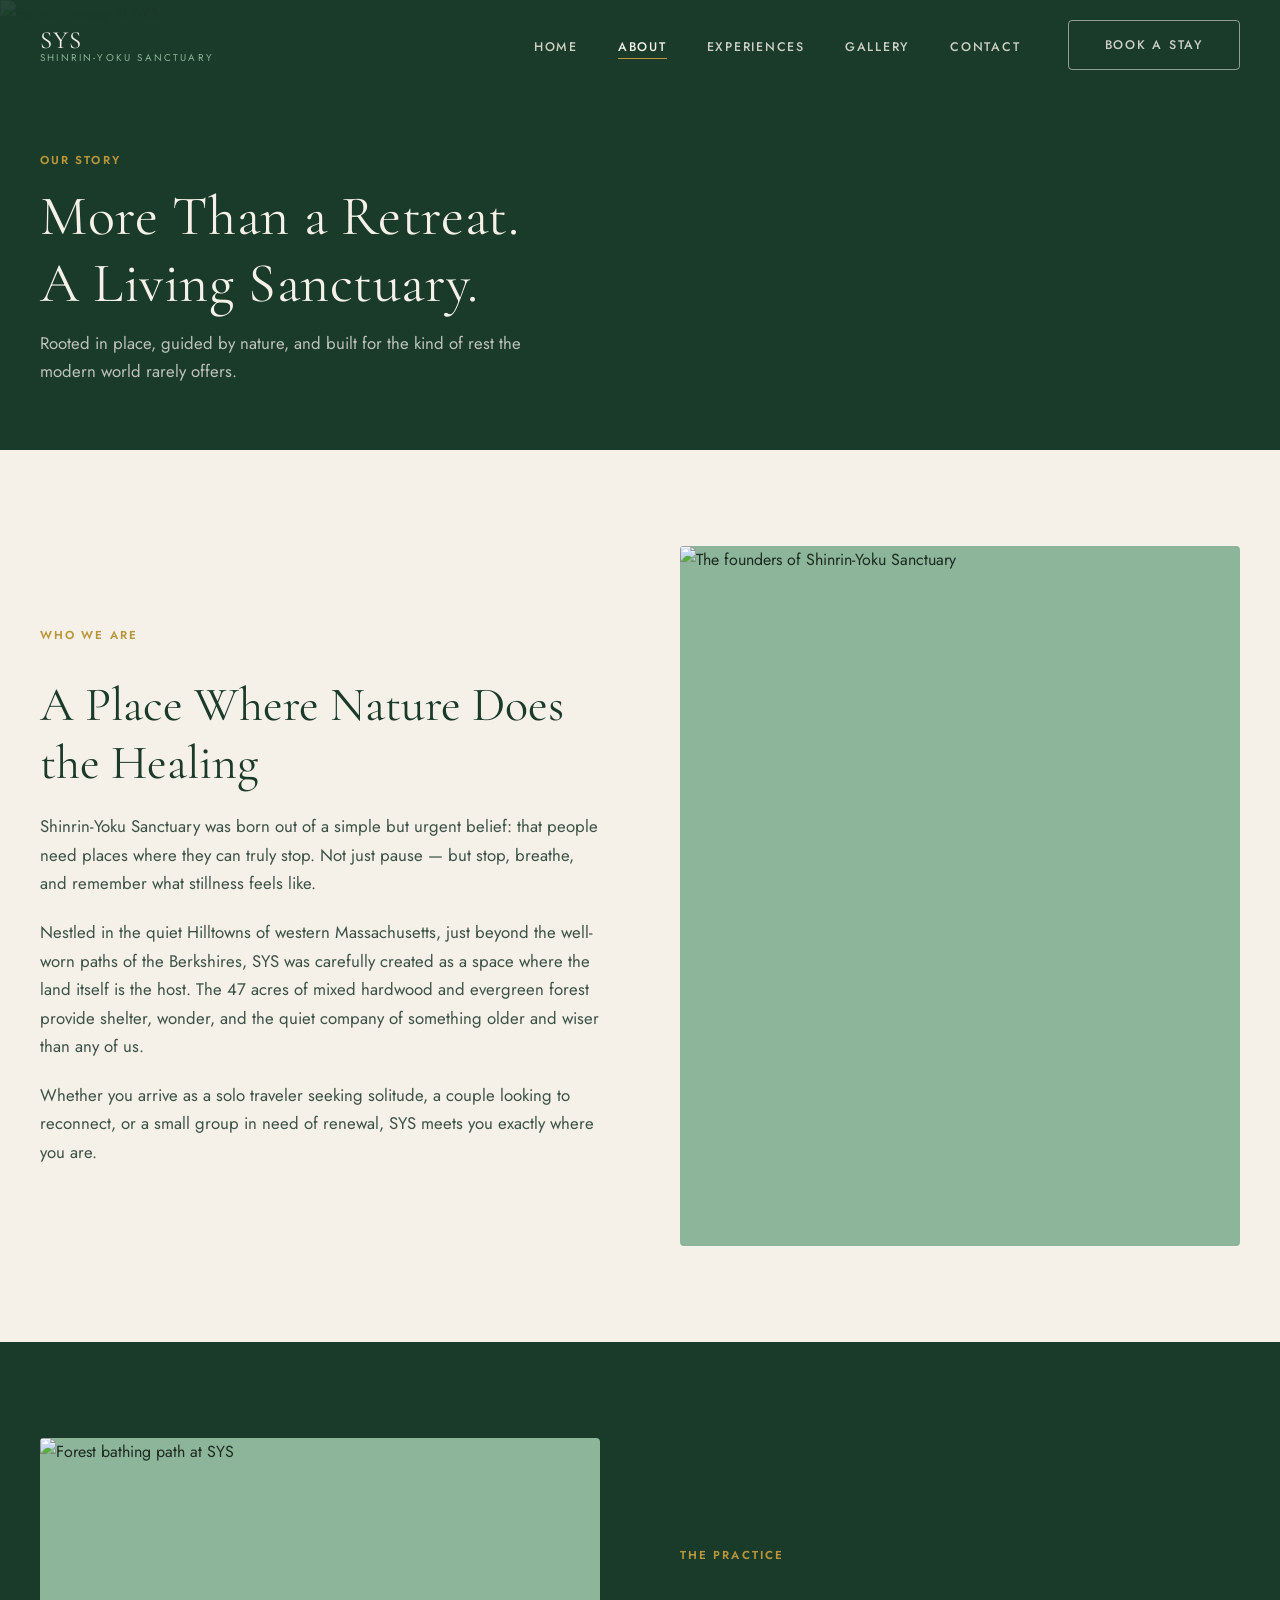
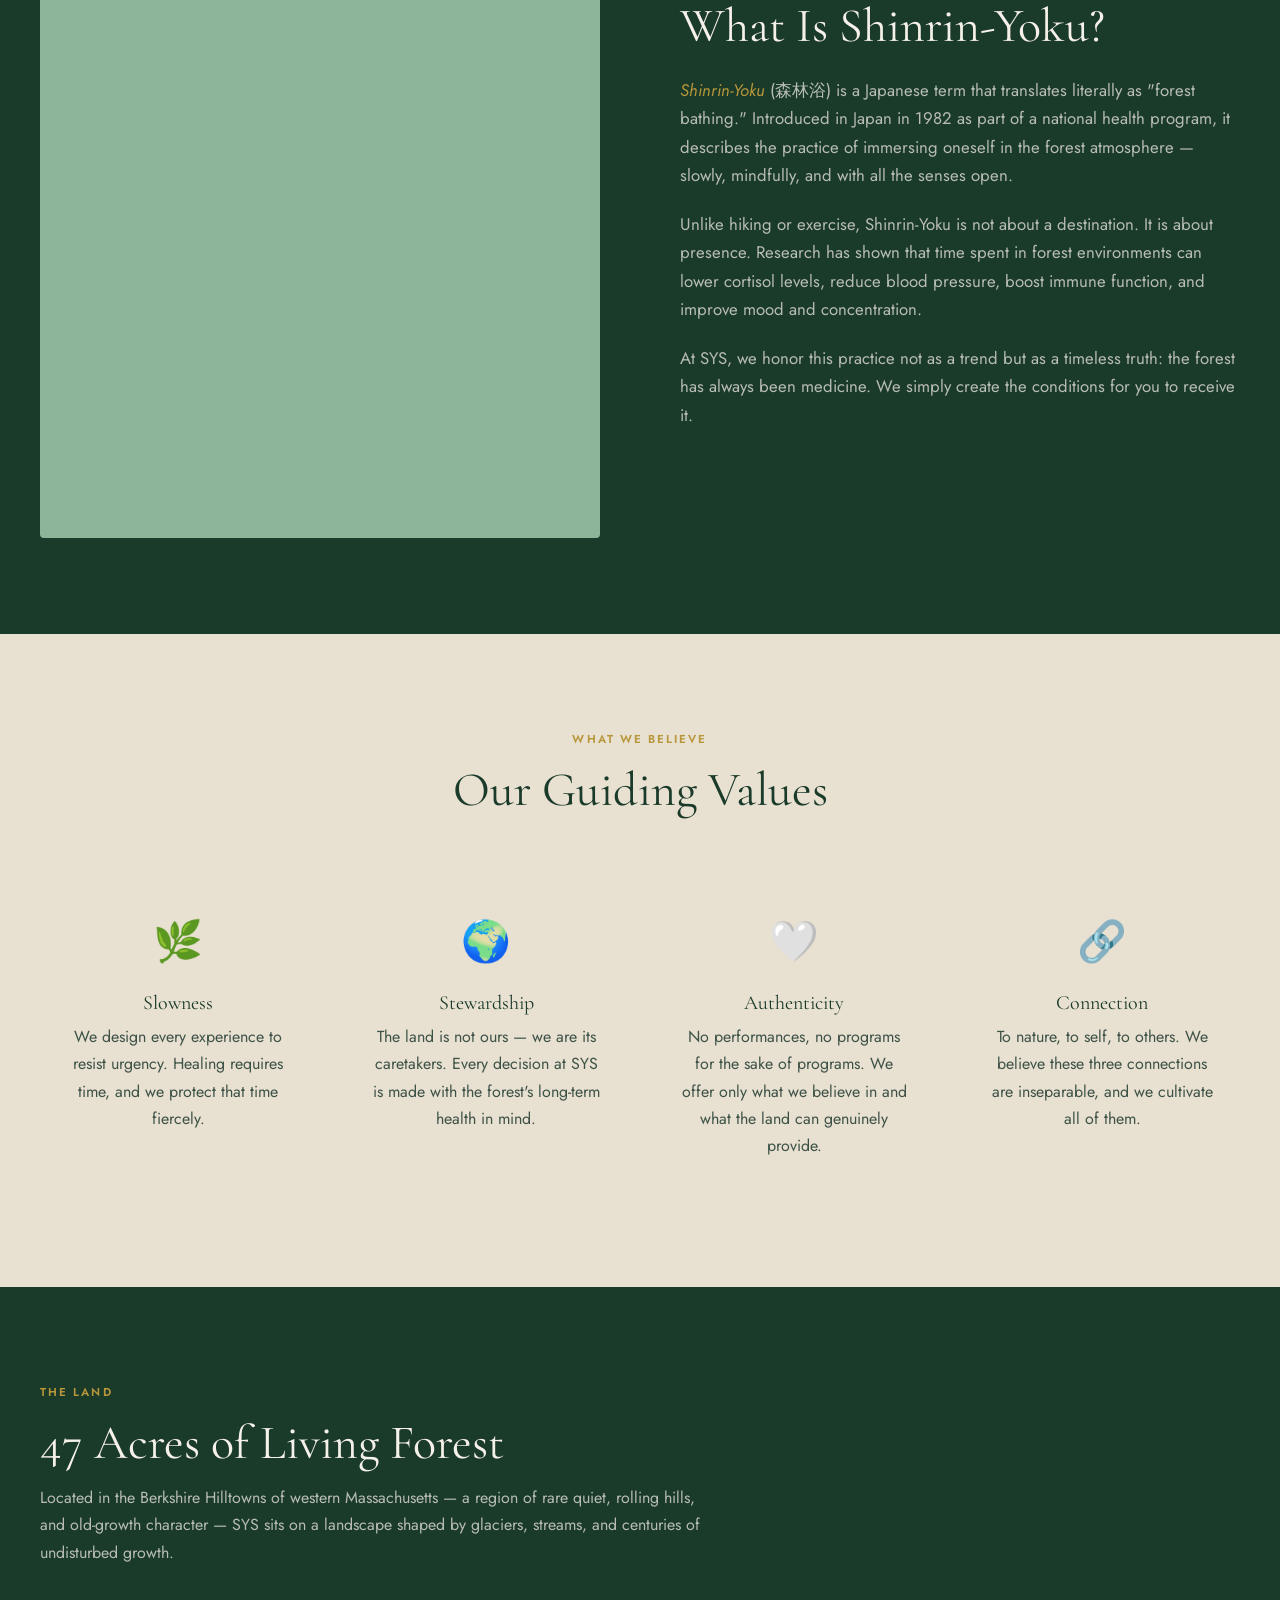
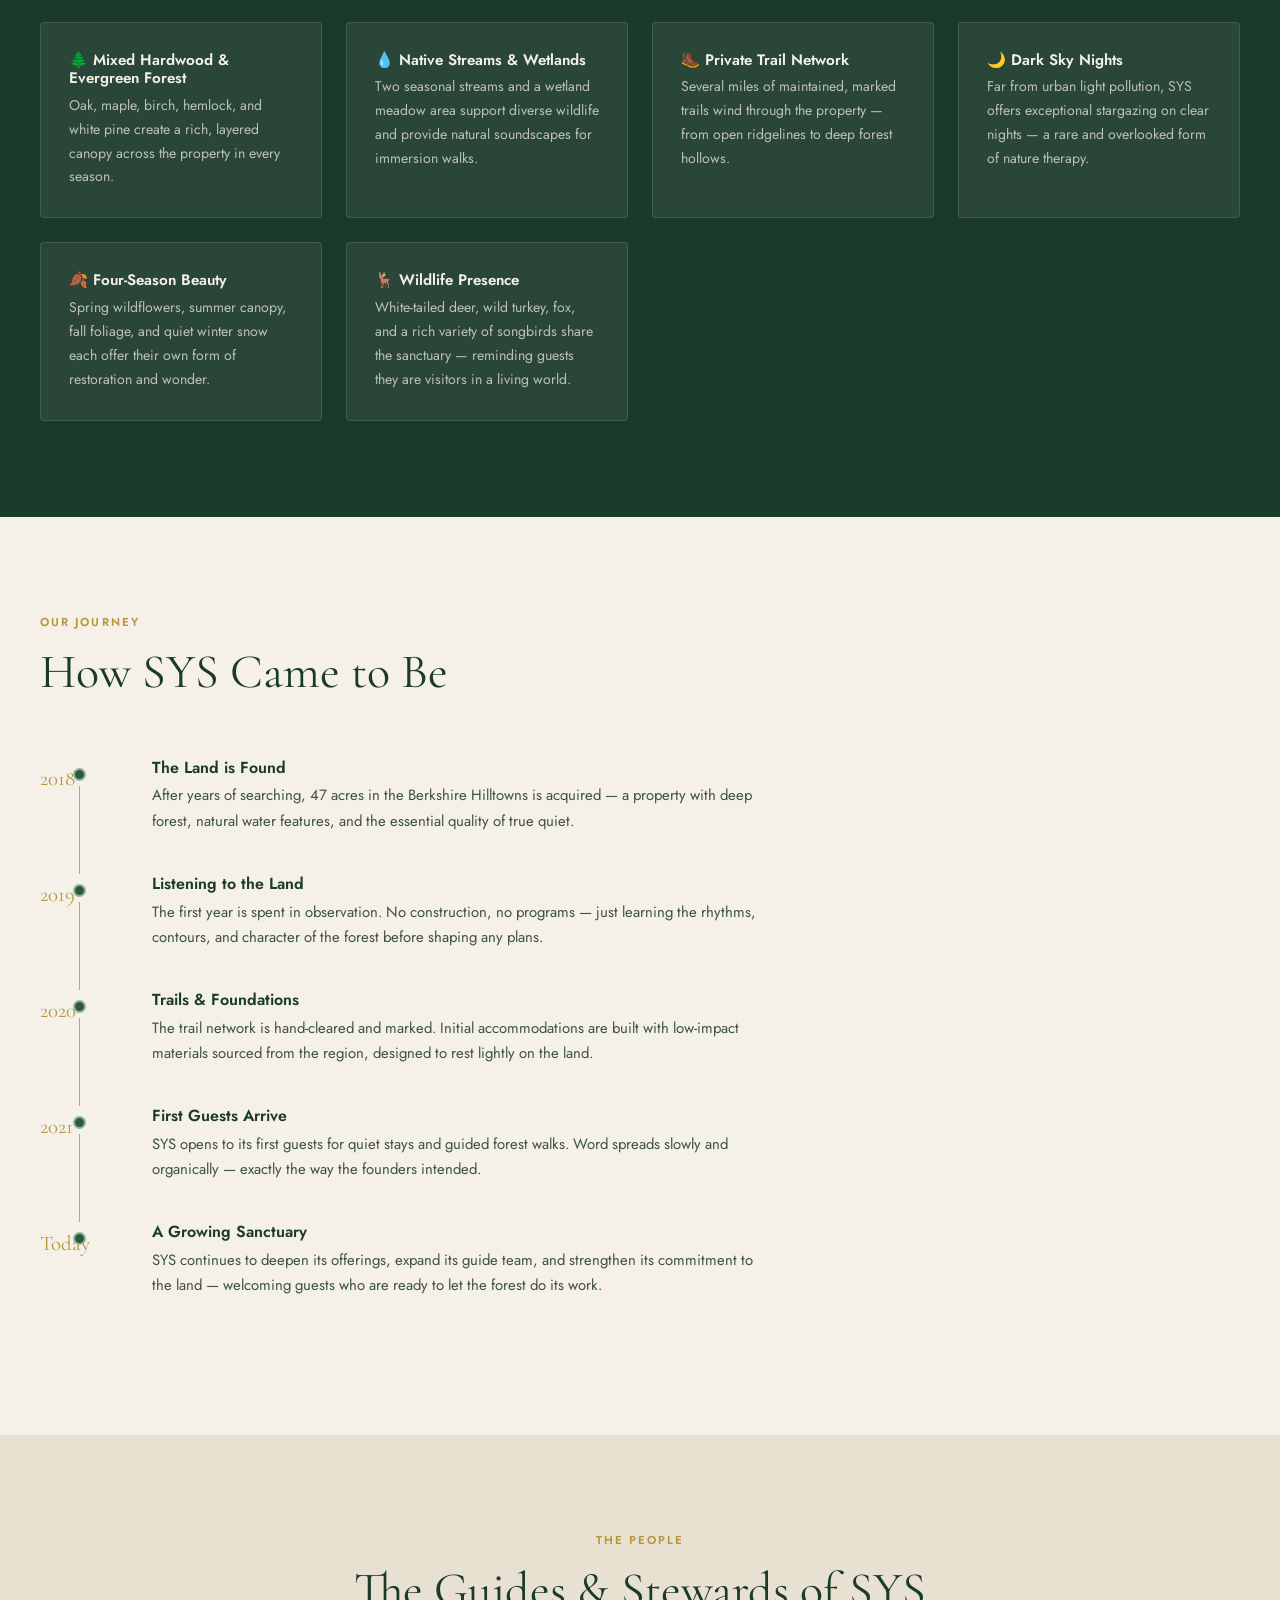
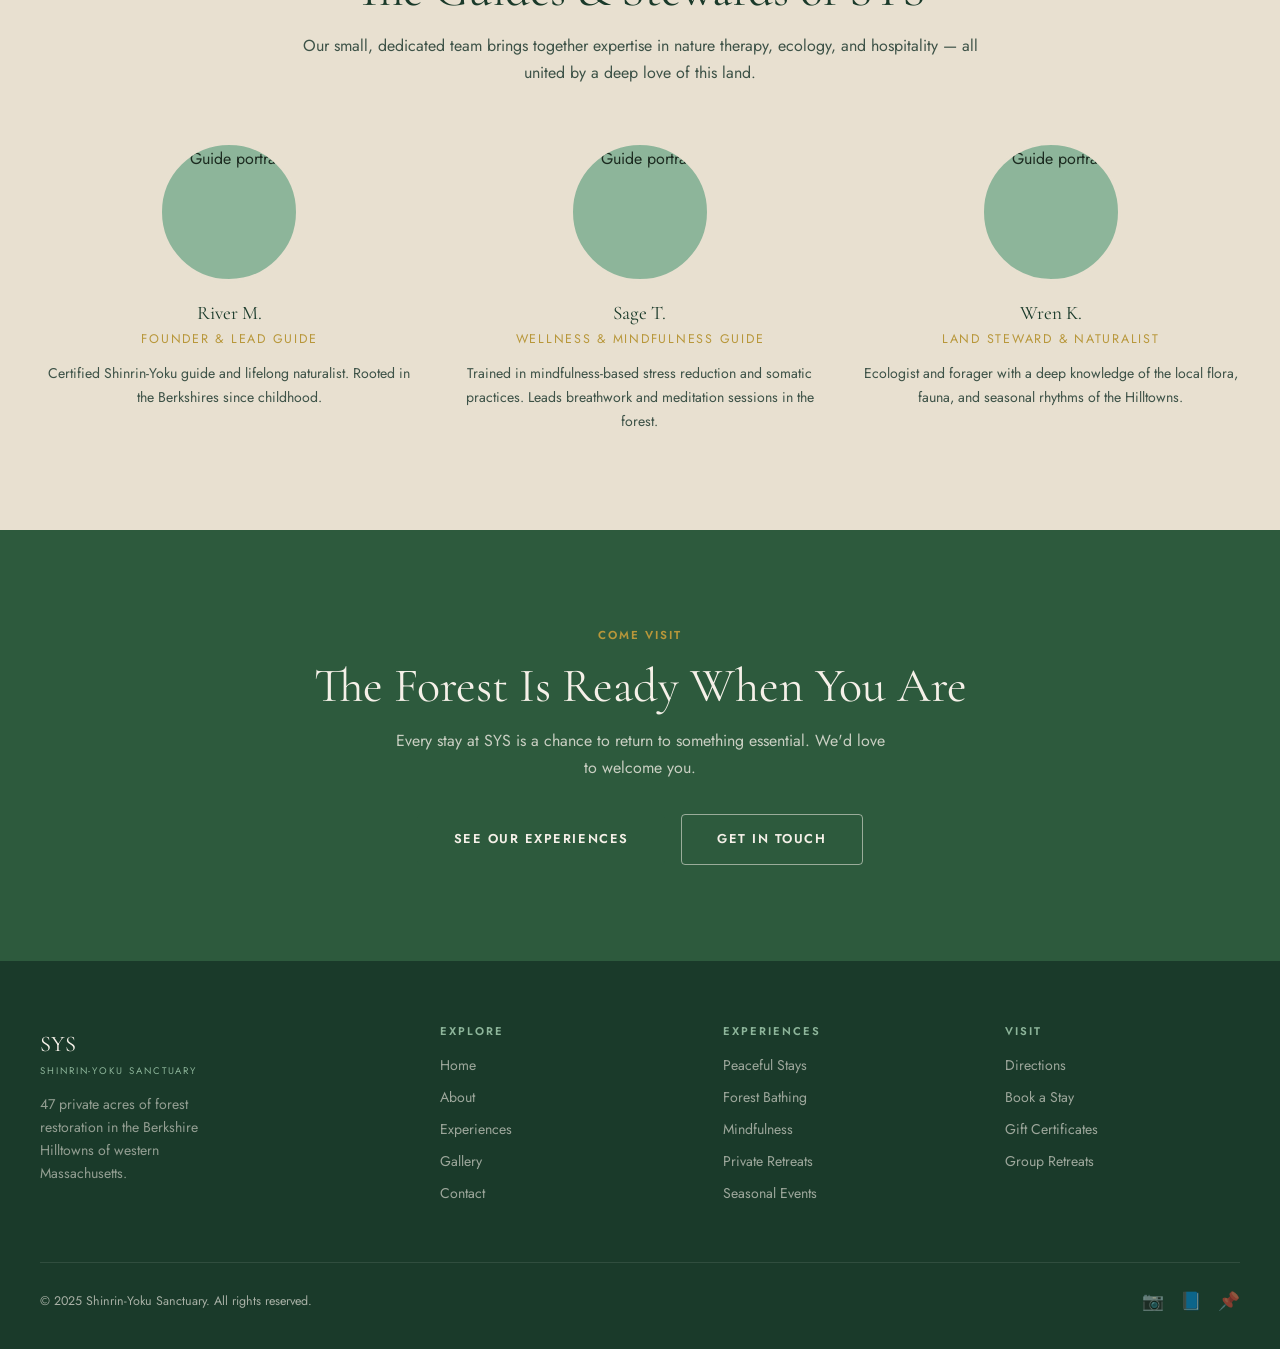
==== about.html @ 1805646a "Initial launch of SYS website 5-page static site for Shinrin-Yoku Sanctuary: Home, About, Experience" ====
<!DOCTYPE html>
<html lang="en">
<head>
  <meta charset="UTF-8">
  <meta name="viewport" content="width=device-width, initial-scale=1.0">
  <title>About — Shinrin-Yoku Sanctuary</title>
  <meta name="description" content="Learn the story behind SYS, a 47-acre private forest sanctuary in the Berkshire Hilltowns of western Massachusetts.">
  <link rel="preconnect" href="https://fonts.googleapis.com">
  <link rel="preconnect" href="https://fonts.gstatic.com" crossorigin>
  <link href="https://fonts.googleapis.com/css2?family=Cormorant+Garamond:ital,wght@0,300;0,400;0,500;1,300;1,400&family=Jost:wght@300;400;500;600&display=swap" rel="stylesheet">
  <link rel="stylesheet" href="css/style.css">
  <style>
    .values-grid { display: grid; grid-template-columns: repeat(auto-fit, minmax(220px, 1fr)); gap: 2rem; }
    .value-item { text-align: center; padding: 2rem 1.5rem; }
    .value-icon { font-size: 2.5rem; margin-bottom: 1rem; }
    .value-item h3 { font-size: 1.25rem; margin-bottom: 0.5rem; }

    .land-features { display: grid; grid-template-columns: repeat(auto-fit, minmax(260px, 1fr)); gap: 1.5rem; margin-top: 2.5rem; }
    .land-feature {
      background: rgba(245,240,232,0.07);
      border: 1px solid rgba(245,240,232,0.12);
      border-radius: var(--radius);
      padding: 1.75rem;
    }
    .land-feature h4 { font-family: var(--font-sans); color: var(--cream); font-size: 0.95rem; font-weight: 600; margin-bottom: 0.4rem; }
    .land-feature p { font-size: 0.88rem; }
  </style>
</head>
<body>

<!-- NAV -->
<nav class="nav scrolled" id="nav">
  <a href="index.html" class="nav-logo">
    <span class="logo-main">SYS</span>
    <span class="logo-sub">Shinrin-Yoku Sanctuary</span>
  </a>
  <ul class="nav-links">
    <li><a href="index.html">Home</a></li>
    <li><a href="about.html">About</a></li>
    <li><a href="services.html">Experiences</a></li>
    <li><a href="gallery.html">Gallery</a></li>
    <li><a href="contact.html">Contact</a></li>
    <li><a href="contact.html" class="btn btn-outline">Book a Stay</a></li>
  </ul>
  <button class="nav-hamburger" aria-label="Menu">
    <span></span><span></span><span></span>
  </button>
</nav>
<div class="nav-mobile">
  <a href="index.html">Home</a>
  <a href="about.html">About</a>
  <a href="services.html">Experiences</a>
  <a href="gallery.html">Gallery</a>
  <a href="contact.html">Contact</a>
  <a href="contact.html" class="btn btn-outline">Book a Stay</a>
</div>

<!-- PAGE HERO -->
<div class="page-hero">
  <div class="page-hero-bg">
    <img src="images/about-hero.jpg" alt="Forest canopy at SYS">
  </div>
  <div class="page-hero-overlay"></div>
  <div class="page-hero-content">
    <span class="section-label">Our Story</span>
    <h1>More Than a Retreat.<br>A Living Sanctuary.</h1>
    <p>Rooted in place, guided by nature, and built for the kind of rest the modern world rarely offers.</p>
  </div>
</div>

<!-- MISSION SECTION -->
<section class="section section-light">
  <div class="section-inner">
    <div class="split fade-in">
      <div class="split-text">
        <span class="section-label">Who We Are</span>
        <h2>A Place Where Nature Does the Healing</h2>
        <p>Shinrin-Yoku Sanctuary was born out of a simple but urgent belief: that people need places where they can truly stop. Not just pause — but stop, breathe, and remember what stillness feels like.</p>
        <p>Nestled in the quiet Hilltowns of western Massachusetts, just beyond the well-worn paths of the Berkshires, SYS was carefully created as a space where the land itself is the host. The 47 acres of mixed hardwood and evergreen forest provide shelter, wonder, and the quiet company of something older and wiser than any of us.</p>
        <p>Whether you arrive as a solo traveler seeking solitude, a couple looking to reconnect, or a small group in need of renewal, SYS meets you exactly where you are.</p>
      </div>
      <div class="split-img">
        <img src="images/about-founders.jpg" alt="The founders of Shinrin-Yoku Sanctuary">
      </div>
    </div>
  </div>
</section>

<!-- WHAT IS SHINRIN-YOKU -->
<section class="section section-dark">
  <div class="section-inner">
    <div class="split reverse fade-in">
      <div class="split-text">
        <span class="section-label">The Practice</span>
        <h2>What Is Shinrin-Yoku?</h2>
        <p><em style="color:var(--gold);">Shinrin-Yoku</em> (森林浴) is a Japanese term that translates literally as "forest bathing." Introduced in Japan in 1982 as part of a national health program, it describes the practice of immersing oneself in the forest atmosphere — slowly, mindfully, and with all the senses open.</p>
        <p>Unlike hiking or exercise, Shinrin-Yoku is not about a destination. It is about presence. Research has shown that time spent in forest environments can lower cortisol levels, reduce blood pressure, boost immune function, and improve mood and concentration.</p>
        <p>At SYS, we honor this practice not as a trend but as a timeless truth: the forest has always been medicine. We simply create the conditions for you to receive it.</p>
      </div>
      <div class="split-img">
        <img src="images/about-shinrin.jpg" alt="Forest bathing path at SYS">
      </div>
    </div>
  </div>
</section>

<!-- VALUES -->
<section class="section section-mid">
  <div class="section-inner">
    <div class="section-header centered fade-in">
      <span class="section-label">What We Believe</span>
      <h2>Our Guiding Values</h2>
    </div>
    <div class="values-grid">
      <div class="value-item fade-in">
        <div class="value-icon">🌿</div>
        <h3>Slowness</h3>
        <p>We design every experience to resist urgency. Healing requires time, and we protect that time fiercely.</p>
      </div>
      <div class="value-item fade-in">
        <div class="value-icon">🌍</div>
        <h3>Stewardship</h3>
        <p>The land is not ours — we are its caretakers. Every decision at SYS is made with the forest's long-term health in mind.</p>
      </div>
      <div class="value-item fade-in">
        <div class="value-icon">🤍</div>
        <h3>Authenticity</h3>
        <p>No performances, no programs for the sake of programs. We offer only what we believe in and what the land can genuinely provide.</p>
      </div>
      <div class="value-item fade-in">
        <div class="value-icon">🔗</div>
        <h3>Connection</h3>
        <p>To nature, to self, to others. We believe these three connections are inseparable, and we cultivate all of them.</p>
      </div>
    </div>
  </div>
</section>

<!-- THE LAND -->
<section class="section section-dark">
  <div class="section-inner">
    <div class="section-header fade-in">
      <span class="section-label">The Land</span>
      <h2>47 Acres of Living Forest</h2>
      <p>Located in the Berkshire Hilltowns of western Massachusetts — a region of rare quiet, rolling hills, and old-growth character — SYS sits on a landscape shaped by glaciers, streams, and centuries of undisturbed growth.</p>
    </div>
    <div class="land-features fade-in">
      <div class="land-feature">
        <h4>🌲 Mixed Hardwood &amp; Evergreen Forest</h4>
        <p>Oak, maple, birch, hemlock, and white pine create a rich, layered canopy across the property in every season.</p>
      </div>
      <div class="land-feature">
        <h4>💧 Native Streams &amp; Wetlands</h4>
        <p>Two seasonal streams and a wetland meadow area support diverse wildlife and provide natural soundscapes for immersion walks.</p>
      </div>
      <div class="land-feature">
        <h4>🥾 Private Trail Network</h4>
        <p>Several miles of maintained, marked trails wind through the property — from open ridgelines to deep forest hollows.</p>
      </div>
      <div class="land-feature">
        <h4>🌙 Dark Sky Nights</h4>
        <p>Far from urban light pollution, SYS offers exceptional stargazing on clear nights — a rare and overlooked form of nature therapy.</p>
      </div>
      <div class="land-feature">
        <h4>🍂 Four-Season Beauty</h4>
        <p>Spring wildflowers, summer canopy, fall foliage, and quiet winter snow each offer their own form of restoration and wonder.</p>
      </div>
      <div class="land-feature">
        <h4>🦌 Wildlife Presence</h4>
        <p>White-tailed deer, wild turkey, fox, and a rich variety of songbirds share the sanctuary — reminding guests they are visitors in a living world.</p>
      </div>
    </div>
  </div>
</section>

<!-- TIMELINE -->
<section class="section section-light">
  <div class="section-inner">
    <div class="section-header fade-in">
      <span class="section-label">Our Journey</span>
      <h2>How SYS Came to Be</h2>
    </div>
    <div class="timeline fade-in">
      <div class="timeline-item">
        <div class="timeline-year">2018</div>
        <div class="timeline-dot"></div>
        <div class="timeline-body">
          <h4>The Land is Found</h4>
          <p>After years of searching, 47 acres in the Berkshire Hilltowns is acquired — a property with deep forest, natural water features, and the essential quality of true quiet.</p>
        </div>
      </div>
      <div class="timeline-item">
        <div class="timeline-year">2019</div>
        <div class="timeline-dot"></div>
        <div class="timeline-body">
          <h4>Listening to the Land</h4>
          <p>The first year is spent in observation. No construction, no programs — just learning the rhythms, contours, and character of the forest before shaping any plans.</p>
        </div>
      </div>
      <div class="timeline-item">
        <div class="timeline-year">2020</div>
        <div class="timeline-dot"></div>
        <div class="timeline-body">
          <h4>Trails &amp; Foundations</h4>
          <p>The trail network is hand-cleared and marked. Initial accommodations are built with low-impact materials sourced from the region, designed to rest lightly on the land.</p>
        </div>
      </div>
      <div class="timeline-item">
        <div class="timeline-year">2021</div>
        <div class="timeline-dot"></div>
        <div class="timeline-body">
          <h4>First Guests Arrive</h4>
          <p>SYS opens to its first guests for quiet stays and guided forest walks. Word spreads slowly and organically — exactly the way the founders intended.</p>
        </div>
      </div>
      <div class="timeline-item">
        <div class="timeline-year">Today</div>
        <div class="timeline-dot"></div>
        <div class="timeline-body">
          <h4>A Growing Sanctuary</h4>
          <p>SYS continues to deepen its offerings, expand its guide team, and strengthen its commitment to the land — welcoming guests who are ready to let the forest do its work.</p>
        </div>
      </div>
    </div>
  </div>
</section>

<!-- TEAM -->
<section class="section section-mid">
  <div class="section-inner">
    <div class="section-header centered fade-in">
      <span class="section-label">The People</span>
      <h2>The Guides &amp; Stewards of SYS</h2>
      <p>Our small, dedicated team brings together expertise in nature therapy, ecology, and hospitality — all united by a deep love of this land.</p>
    </div>
    <div class="team-grid fade-in">
      <div class="team-card">
        <div class="team-avatar"><img src="images/team-1.jpg" alt="Guide portrait"></div>
        <h3>River M.</h3>
        <div class="role">Founder &amp; Lead Guide</div>
        <p>Certified Shinrin-Yoku guide and lifelong naturalist. Rooted in the Berkshires since childhood.</p>
      </div>
      <div class="team-card">
        <div class="team-avatar"><img src="images/team-2.jpg" alt="Guide portrait"></div>
        <h3>Sage T.</h3>
        <div class="role">Wellness &amp; Mindfulness Guide</div>
        <p>Trained in mindfulness-based stress reduction and somatic practices. Leads breathwork and meditation sessions in the forest.</p>
      </div>
      <div class="team-card">
        <div class="team-avatar"><img src="images/team-3.jpg" alt="Guide portrait"></div>
        <h3>Wren K.</h3>
        <div class="role">Land Steward &amp; Naturalist</div>
        <p>Ecologist and forager with a deep knowledge of the local flora, fauna, and seasonal rhythms of the Hilltowns.</p>
      </div>
    </div>
  </div>
</section>

<!-- CTA -->
<section class="section section-forest" style="text-align:center;">
  <div class="section-inner fade-in">
    <span class="section-label">Come Visit</span>
    <h2>The Forest Is Ready When You Are</h2>
    <p style="margin: 0.75rem auto 2rem; max-width:50ch;">Every stay at SYS is a chance to return to something essential. We'd love to welcome you.</p>
    <div style="display:flex; gap:1rem; justify-content:center; flex-wrap:wrap;">
      <a href="services.html" class="btn btn-primary">See Our Experiences</a>
      <a href="contact.html" class="btn btn-outline">Get in Touch</a>
    </div>
  </div>
</section>

<!-- FOOTER -->
<footer class="footer">
  <div class="footer-inner">
    <div class="footer-top">
      <div class="footer-brand">
        <div class="logo-main">SYS</div>
        <div class="logo-sub">Shinrin-Yoku Sanctuary</div>
        <p>47 private acres of forest restoration in the Berkshire Hilltowns of western Massachusetts.</p>
      </div>
      <div class="footer-col">
        <h4>Explore</h4>
        <a href="index.html">Home</a>
        <a href="about.html">About</a>
        <a href="services.html">Experiences</a>
        <a href="gallery.html">Gallery</a>
        <a href="contact.html">Contact</a>
      </div>
      <div class="footer-col">
        <h4>Experiences</h4>
        <a href="services.html">Peaceful Stays</a>
        <a href="services.html">Forest Bathing</a>
        <a href="services.html">Mindfulness</a>
        <a href="services.html">Private Retreats</a>
        <a href="services.html">Seasonal Events</a>
      </div>
      <div class="footer-col">
        <h4>Visit</h4>
        <a href="contact.html">Directions</a>
        <a href="contact.html">Book a Stay</a>
        <a href="contact.html">Gift Certificates</a>
        <a href="contact.html">Group Retreats</a>
      </div>
    </div>
    <div class="footer-bottom">
      <span>© 2025 Shinrin-Yoku Sanctuary. All rights reserved.</span>
      <div class="social-links">
        <a href="#" aria-label="Instagram">📷</a>
        <a href="#" aria-label="Facebook">📘</a>
        <a href="#" aria-label="Pinterest">📌</a>
      </div>
    </div>
  </div>
</footer>

<script src="js/main.js"></script>
</body>
</html>
---- css/style.css ----
/* =============================================
   SYS — Shinrin-Yoku Sanctuary
   Palette: Forest Green + Warm Cream
   ============================================= */

:root {
  --green-deep:   #1a3a2a;
  --green-mid:    #2d5a3d;
  --green-light:  #4a7c5e;
  --green-pale:   #8db59a;
  --cream:        #f5f0e8;
  --cream-dark:   #e8e0d0;
  --gold:         #b8973a;
  --text-dark:    #1c2b20;
  --text-mid:     #3d5247;
  --text-light:   #7a9485;
  --white:        #ffffff;

  --font-serif:   'Cormorant Garamond', 'Georgia', serif;
  --font-sans:    'Jost', 'Inter', system-ui, sans-serif;

  --radius:       4px;
  --transition:   0.3s ease;
  --max-width:    1200px;
}

/* ---- Reset ---- */
*, *::before, *::after { box-sizing: border-box; margin: 0; padding: 0; }
html { scroll-behavior: smooth; font-size: 16px; }
body {
  font-family: var(--font-sans);
  background: var(--cream);
  color: var(--text-dark);
  line-height: 1.7;
  overflow-x: hidden;
}
img, video { display: block; max-width: 100%; height: auto; }
a { color: inherit; text-decoration: none; }
ul { list-style: none; }

/* ---- Typography ---- */
h1, h2, h3, h4 {
  font-family: var(--font-serif);
  font-weight: 400;
  line-height: 1.2;
  color: var(--green-deep);
}
h1 { font-size: clamp(2.4rem, 6vw, 5rem); letter-spacing: 0.01em; }
h2 { font-size: clamp(1.8rem, 4vw, 3rem); }
h3 { font-size: clamp(1.3rem, 2.5vw, 1.9rem); }
h4 { font-size: 1.2rem; }
p  { font-size: 1rem; color: var(--text-mid); max-width: 68ch; }

.section-label {
  font-family: var(--font-sans);
  font-size: 0.72rem;
  font-weight: 600;
  letter-spacing: 0.18em;
  text-transform: uppercase;
  color: var(--gold);
  margin-bottom: 0.75rem;
  display: block;
}

/* ---- Buttons ---- */
.btn {
  display: inline-flex;
  align-items: center;
  gap: 0.5rem;
  padding: 0.85rem 2.2rem;
  border: 1px solid currentColor;
  border-radius: var(--radius);
  font-family: var(--font-sans);
  font-size: 0.8rem;
  font-weight: 600;
  letter-spacing: 0.12em;
  text-transform: uppercase;
  cursor: pointer;
  transition: background var(--transition), color var(--transition);
}
.btn-primary {
  background: var(--green-mid);
  color: var(--cream);
  border-color: var(--green-mid);
}
.btn-primary:hover { background: var(--green-deep); border-color: var(--green-deep); }
.btn-outline {
  background: transparent;
  color: var(--cream);
  border-color: rgba(245,240,232,0.55);
}
.btn-outline:hover { background: rgba(245,240,232,0.12); }
.btn-dark {
  background: transparent;
  color: var(--green-deep);
  border-color: var(--green-mid);
}
.btn-dark:hover { background: var(--green-deep); color: var(--cream); }

/* =============================================
   NAVIGATION
   ============================================= */
.nav {
  position: fixed;
  top: 0; left: 0; right: 0;
  z-index: 100;
  padding: 1.25rem 2.5rem;
  display: flex;
  align-items: center;
  justify-content: space-between;
  transition: background var(--transition), box-shadow var(--transition);
}
.nav.scrolled {
  background: rgba(26,58,42,0.97);
  box-shadow: 0 2px 24px rgba(0,0,0,0.18);
}
.nav-logo {
  display: flex;
  flex-direction: column;
  line-height: 1;
}
.nav-logo .logo-main {
  font-family: var(--font-serif);
  font-size: 1.55rem;
  color: var(--cream);
  letter-spacing: 0.04em;
}
.nav-logo .logo-sub {
  font-size: 0.62rem;
  letter-spacing: 0.22em;
  text-transform: uppercase;
  color: var(--green-pale);
}
.nav-links {
  display: flex;
  align-items: center;
  gap: 2.5rem;
}
.nav-links a {
  font-size: 0.78rem;
  letter-spacing: 0.14em;
  text-transform: uppercase;
  color: rgba(245,240,232,0.82);
  transition: color var(--transition);
  font-weight: 500;
}
.nav-links a:hover,
.nav-links a.active { color: var(--cream); }
.nav-links a.active { border-bottom: 1px solid var(--gold); padding-bottom: 2px; }
.nav-links .btn { margin-left: 0.5rem; }

.nav-hamburger {
  display: none;
  flex-direction: column;
  gap: 5px;
  cursor: pointer;
  background: none;
  border: none;
  padding: 4px;
}
.nav-hamburger span {
  display: block;
  width: 26px;
  height: 2px;
  background: var(--cream);
  transition: var(--transition);
}
.nav-hamburger.open span:nth-child(1) { transform: translateY(7px) rotate(45deg); }
.nav-hamburger.open span:nth-child(2) { opacity: 0; }
.nav-hamburger.open span:nth-child(3) { transform: translateY(-7px) rotate(-45deg); }

.nav-mobile {
  display: none;
  position: fixed;
  top: 0; left: 0; right: 0; bottom: 0;
  background: var(--green-deep);
  z-index: 99;
  flex-direction: column;
  align-items: center;
  justify-content: center;
  gap: 2.5rem;
}
.nav-mobile.open { display: flex; }
.nav-mobile a {
  font-family: var(--font-serif);
  font-size: 2rem;
  color: var(--cream);
  transition: color var(--transition);
}
.nav-mobile a:hover { color: var(--gold); }

/* =============================================
   HERO (shared base)
   ============================================= */
.hero {
  position: relative;
  height: 100vh;
  min-height: 600px;
  display: flex;
  align-items: center;
  justify-content: center;
  text-align: center;
  overflow: hidden;
}
.hero-bg {
  position: absolute;
  inset: 0;
  background: var(--green-deep);
  background-image:
    radial-gradient(ellipse at 30% 60%, rgba(45,90,61,0.6) 0%, transparent 60%),
    radial-gradient(ellipse at 70% 30%, rgba(26,58,42,0.8) 0%, transparent 55%);
}
.hero-bg img, .hero-bg video {
  position: absolute;
  inset: 0;
  width: 100%; height: 100%;
  object-fit: cover;
  opacity: 0.45;
}
.hero-overlay {
  position: absolute;
  inset: 0;
  background: linear-gradient(to bottom,
    rgba(26,58,42,0.4) 0%,
    rgba(26,58,42,0.25) 50%,
    rgba(26,58,42,0.65) 100%);
}
.hero-content {
  position: relative;
  z-index: 2;
  padding: 0 1.5rem;
  max-width: 860px;
}
.hero-content h1 { color: var(--cream); margin-bottom: 1.25rem; }
.hero-content p {
  color: rgba(245,240,232,0.82);
  font-size: 1.1rem;
  max-width: 58ch;
  margin: 0 auto 2rem;
}
.hero-cta { display: flex; gap: 1rem; justify-content: center; flex-wrap: wrap; }

.hero-scroll {
  position: absolute;
  bottom: 2rem;
  left: 50%;
  transform: translateX(-50%);
  z-index: 2;
  display: flex;
  flex-direction: column;
  align-items: center;
  gap: 0.4rem;
  color: rgba(245,240,232,0.5);
  font-size: 0.68rem;
  letter-spacing: 0.2em;
  text-transform: uppercase;
}
.hero-scroll .scroll-line {
  width: 1px;
  height: 40px;
  background: linear-gradient(to bottom, rgba(245,240,232,0.5), transparent);
  animation: scrollLine 2s ease-in-out infinite;
}
@keyframes scrollLine {
  0%,100% { transform: scaleY(1); opacity: 0.5; }
  50% { transform: scaleY(0.5); opacity: 1; }
}

/* =============================================
   SECTIONS (shared)
   ============================================= */
.section { padding: 6rem 2.5rem; }
.section-inner { max-width: var(--max-width); margin: 0 auto; }
.section-header { margin-bottom: 3.5rem; }
.section-header.centered { text-align: center; }
.section-header.centered p { margin: 0.75rem auto 0; }
.section-header p { margin-top: 0.75rem; }

.section-light  { background: var(--cream); }
.section-dark   { background: var(--green-deep); }
.section-dark h1, .section-dark h2, .section-dark h3, .section-dark h4 { color: var(--cream); }
.section-dark p  { color: rgba(245,240,232,0.72); }
.section-dark .section-label { color: var(--gold); }
.section-mid    { background: var(--cream-dark); }
.section-forest { background: var(--green-mid); }
.section-forest h2, .section-forest h3, .section-forest h4 { color: var(--cream); }
.section-forest p { color: rgba(245,240,232,0.78); }

/* =============================================
   CARD GRID
   ============================================= */
.card-grid {
  display: grid;
  grid-template-columns: repeat(auto-fit, minmax(280px, 1fr));
  gap: 2rem;
}
.card {
  background: var(--white);
  border-radius: var(--radius);
  overflow: hidden;
  box-shadow: 0 2px 16px rgba(26,58,42,0.08);
  transition: transform var(--transition), box-shadow var(--transition);
}
.card:hover {
  transform: translateY(-4px);
  box-shadow: 0 8px 32px rgba(26,58,42,0.14);
}
.card-img { aspect-ratio: 4/3; overflow: hidden; background: var(--green-pale); }
.card-img img { width: 100%; height: 100%; object-fit: cover; transition: transform 0.6s ease; }
.card:hover .card-img img { transform: scale(1.04); }
.card-body { padding: 1.5rem; }
.card-body h3 { font-size: 1.3rem; margin-bottom: 0.5rem; }
.card-body p  { font-size: 0.92rem; }

/* =============================================
   MASONRY GALLERY
   ============================================= */
.masonry {
  column-count: 3;
  column-gap: 1rem;
}
.masonry-item {
  break-inside: avoid;
  margin-bottom: 1rem;
  border-radius: var(--radius);
  overflow: hidden;
  position: relative;
  cursor: pointer;
  background: var(--green-mid);
}
.masonry-item img,
.masonry-item video {
  width: 100%;
  display: block;
  transition: transform 0.5s ease;
}
.masonry-item:hover img,
.masonry-item:hover video { transform: scale(1.03); }
.masonry-item .overlay {
  position: absolute;
  inset: 0;
  background: linear-gradient(to top, rgba(26,58,42,0.7) 0%, transparent 55%);
  opacity: 0;
  transition: opacity var(--transition);
  display: flex;
  align-items: flex-end;
  padding: 1rem;
}
.masonry-item:hover .overlay { opacity: 1; }
.masonry-item .overlay span {
  color: var(--cream);
  font-size: 0.8rem;
  letter-spacing: 0.1em;
  text-transform: uppercase;
}
.masonry-placeholder {
  background: var(--green-light);
  display: flex;
  align-items: center;
  justify-content: center;
  color: rgba(245,240,232,0.4);
  font-size: 2rem;
}

/* Lightbox */
.lightbox {
  display: none;
  position: fixed;
  inset: 0;
  background: rgba(10,20,14,0.95);
  z-index: 200;
  align-items: center;
  justify-content: center;
}
.lightbox.open { display: flex; }
.lightbox-content {
  max-width: 90vw;
  max-height: 90vh;
  position: relative;
}
.lightbox-content img { max-height: 90vh; border-radius: var(--radius); }
.lightbox-close {
  position: absolute;
  top: -2.5rem; right: 0;
  background: none; border: none;
  color: var(--cream); font-size: 1.8rem;
  cursor: pointer; opacity: 0.7;
  transition: opacity var(--transition);
}
.lightbox-close:hover { opacity: 1; }

/* =============================================
   TWO-COLUMN SPLIT
   ============================================= */
.split { display: grid; grid-template-columns: 1fr 1fr; gap: 5rem; align-items: center; }
.split.reverse .split-img { order: -1; }
.split-img { border-radius: var(--radius); overflow: hidden; aspect-ratio: 4/5; background: var(--green-pale); }
.split-img img { width: 100%; height: 100%; object-fit: cover; }
.split-text { display: flex; flex-direction: column; gap: 1.25rem; }
.split-text p { font-size: 1.05rem; }

/* =============================================
   STATS ROW
   ============================================= */
.stats-row { display: grid; grid-template-columns: repeat(auto-fit, minmax(160px, 1fr)); gap: 2rem; text-align: center; }
.stat-num { font-family: var(--font-serif); font-size: 3.5rem; color: var(--gold); line-height: 1; }
.stat-label { font-size: 0.78rem; letter-spacing: 0.14em; text-transform: uppercase; color: var(--text-light); margin-top: 0.4rem; }

/* =============================================
   QUOTE / TESTIMONIAL
   ============================================= */
.quote-block {
  text-align: center;
  padding: 4rem 2rem;
  background: var(--green-deep);
}
.quote-block blockquote {
  font-family: var(--font-serif);
  font-size: clamp(1.4rem, 3vw, 2.2rem);
  color: var(--cream);
  max-width: 820px;
  margin: 0 auto;
  line-height: 1.5;
}
.quote-block cite {
  display: block;
  margin-top: 1.5rem;
  font-size: 0.78rem;
  letter-spacing: 0.16em;
  text-transform: uppercase;
  color: var(--gold);
  font-style: normal;
}

/* =============================================
   CONTACT
   ============================================= */
.contact-grid { display: grid; grid-template-columns: 1fr 1.2fr; gap: 4rem; align-items: start; }
.contact-info { display: flex; flex-direction: column; gap: 2rem; }
.contact-item { display: flex; gap: 1rem; align-items: flex-start; }
.contact-icon {
  width: 44px; height: 44px;
  background: var(--green-mid);
  border-radius: 50%;
  display: flex; align-items: center; justify-content: center;
  flex-shrink: 0;
  font-size: 1.1rem;
}
.contact-item h4 { font-family: var(--font-sans); font-size: 0.75rem; letter-spacing: 0.14em; text-transform: uppercase; color: var(--text-light); margin-bottom: 0.2rem; }
.contact-item p { font-size: 0.95rem; max-width: none; }

.contact-form { display: flex; flex-direction: column; gap: 1.2rem; }
.form-row { display: grid; grid-template-columns: 1fr 1fr; gap: 1rem; }
.form-group { display: flex; flex-direction: column; gap: 0.4rem; }
.form-group label { font-size: 0.75rem; letter-spacing: 0.12em; text-transform: uppercase; color: var(--text-light); font-weight: 600; }
.form-group input,
.form-group textarea,
.form-group select {
  padding: 0.85rem 1rem;
  border: 1px solid var(--cream-dark);
  border-radius: var(--radius);
  background: var(--white);
  font-family: var(--font-sans);
  font-size: 0.95rem;
  color: var(--text-dark);
  transition: border-color var(--transition), box-shadow var(--transition);
  outline: none;
}
.form-group input:focus,
.form-group textarea:focus,
.form-group select:focus {
  border-color: var(--green-light);
  box-shadow: 0 0 0 3px rgba(74,124,94,0.15);
}
.form-group textarea { resize: vertical; min-height: 120px; }

.map-embed { border-radius: var(--radius); overflow: hidden; margin-top: 2rem; }
.map-embed iframe { width: 100%; height: 340px; border: none; display: block; }

/* =============================================
   FOOTER
   ============================================= */
.footer {
  background: var(--green-deep);
  color: rgba(245,240,232,0.65);
  padding: 4rem 2.5rem 2rem;
}
.footer-inner { max-width: var(--max-width); margin: 0 auto; }
.footer-top { display: grid; grid-template-columns: 1.5fr 1fr 1fr 1fr; gap: 3rem; margin-bottom: 3rem; }
.footer-brand .logo-main { font-family: var(--font-serif); font-size: 1.4rem; color: var(--cream); }
.footer-brand .logo-sub { font-size: 0.6rem; letter-spacing: 0.2em; text-transform: uppercase; color: var(--green-pale); }
.footer-brand p { margin-top: 0.85rem; font-size: 0.88rem; line-height: 1.65; color: rgba(245,240,232,0.55); max-width: 26ch; }
.footer-col h4 { font-family: var(--font-sans); font-size: 0.7rem; letter-spacing: 0.18em; text-transform: uppercase; color: var(--green-pale); margin-bottom: 1rem; font-weight: 600; }
.footer-col a { display: block; font-size: 0.88rem; color: rgba(245,240,232,0.6); margin-bottom: 0.5rem; transition: color var(--transition); }
.footer-col a:hover { color: var(--cream); }
.footer-bottom { border-top: 1px solid rgba(245,240,232,0.1); padding-top: 1.5rem; display: flex; justify-content: space-between; align-items: center; font-size: 0.78rem; }
.social-links { display: flex; gap: 1rem; }
.social-links a { color: rgba(245,240,232,0.5); transition: color var(--transition); font-size: 1.1rem; }
.social-links a:hover { color: var(--cream); }

/* =============================================
   PAGE HERO (inner pages)
   ============================================= */
.page-hero {
  height: 50vh;
  min-height: 380px;
  position: relative;
  display: flex;
  align-items: flex-end;
  padding: 4rem 2.5rem;
  overflow: hidden;
}
.page-hero-bg {
  position: absolute; inset: 0;
  background: var(--green-deep);
}
.page-hero-bg img {
  position: absolute; inset: 0;
  width: 100%; height: 100%;
  object-fit: cover;
  opacity: 0.4;
}
.page-hero-overlay {
  position: absolute; inset: 0;
  background: linear-gradient(to right, rgba(26,58,42,0.85) 0%, rgba(26,58,42,0.3) 100%);
}
.page-hero-content {
  position: relative; z-index: 2;
  max-width: var(--max-width);
  margin: 0 auto;
  width: 100%;
}
.page-hero-content h1 { color: var(--cream); font-size: clamp(2rem, 5vw, 3.5rem); }
.page-hero-content p { color: rgba(245,240,232,0.75); font-size: 1.05rem; margin-top: 0.75rem; max-width: 52ch; }

/* =============================================
   SERVICES
   ============================================= */
.services-grid { display: grid; grid-template-columns: repeat(auto-fit, minmax(300px, 1fr)); gap: 2rem; }
.service-card {
  background: var(--white);
  border-radius: var(--radius);
  padding: 2.5rem;
  box-shadow: 0 2px 16px rgba(26,58,42,0.07);
  border-top: 3px solid var(--green-light);
  transition: transform var(--transition), box-shadow var(--transition);
  display: flex;
  flex-direction: column;
  gap: 1rem;
}
.service-card:hover { transform: translateY(-4px); box-shadow: 0 8px 32px rgba(26,58,42,0.13); }
.service-icon { font-size: 2.2rem; }
.service-card h3 { font-size: 1.4rem; }
.service-card p { font-size: 0.93rem; flex: 1; }
.service-price { font-family: var(--font-serif); font-size: 1.6rem; color: var(--gold); }
.service-price span { font-family: var(--font-sans); font-size: 0.78rem; color: var(--text-light); margin-left: 0.3rem; }

/* =============================================
   ABOUT TIMELINE
   ============================================= */
.timeline { display: flex; flex-direction: column; gap: 0; }
.timeline-item { display: grid; grid-template-columns: 80px 1fr; gap: 2rem; padding-bottom: 2.5rem; position: relative; }
.timeline-item::before {
  content: '';
  position: absolute;
  left: 39px; top: 28px; bottom: 0;
  width: 1px;
  background: var(--green-pale);
}
.timeline-item:last-child::before { display: none; }
.timeline-year { font-family: var(--font-serif); font-size: 1.3rem; color: var(--gold); padding-top: 0.2rem; }
.timeline-dot {
  position: absolute;
  left: 33px; top: 10px;
  width: 13px; height: 13px;
  border-radius: 50%;
  background: var(--green-mid);
  border: 2px solid var(--green-pale);
}
.timeline-body h4 { font-family: var(--font-sans); font-weight: 600; color: var(--green-deep); margin-bottom: 0.4rem; font-size: 1rem; }
.timeline-body p { font-size: 0.93rem; }

/* =============================================
   TEAM
   ============================================= */
.team-grid { display: grid; grid-template-columns: repeat(auto-fit, minmax(240px, 1fr)); gap: 2rem; }
.team-card { text-align: center; }
.team-avatar {
  width: 140px; height: 140px;
  border-radius: 50%;
  background: var(--green-pale);
  margin: 0 auto 1.25rem;
  overflow: hidden;
  border: 3px solid var(--cream-dark);
}
.team-avatar img { width: 100%; height: 100%; object-fit: cover; }
.team-card h3 { font-size: 1.2rem; }
.team-card .role { font-size: 0.78rem; letter-spacing: 0.14em; text-transform: uppercase; color: var(--gold); margin-top: 0.25rem; }
.team-card p { font-size: 0.88rem; margin-top: 0.75rem; }

/* =============================================
   GALLERY FILTERS
   ============================================= */
.gallery-filters {
  display: flex;
  gap: 0.6rem;
  flex-wrap: wrap;
  margin-bottom: 2rem;
}
.filter-btn {
  padding: 0.5rem 1.4rem;
  border: 1px solid var(--cream-dark);
  border-radius: 99px;
  background: transparent;
  font-family: var(--font-sans);
  font-size: 0.78rem;
  letter-spacing: 0.1em;
  text-transform: uppercase;
  color: var(--text-mid);
  cursor: pointer;
  transition: all var(--transition);
}
.filter-btn:hover,
.filter-btn.active {
  background: var(--green-mid);
  color: var(--cream);
  border-color: var(--green-mid);
}

/* =============================================
   UPLOAD ZONE (Gallery)
   ============================================= */
.upload-zone {
  border: 2px dashed var(--green-pale);
  border-radius: var(--radius);
  padding: 3rem 2rem;
  text-align: center;
  color: var(--text-light);
  margin-bottom: 2.5rem;
  cursor: pointer;
  transition: border-color var(--transition), background var(--transition);
}
.upload-zone:hover, .upload-zone.dragover {
  border-color: var(--green-mid);
  background: rgba(45,90,61,0.05);
}
.upload-zone .upload-icon { font-size: 2.5rem; margin-bottom: 0.75rem; }
.upload-zone p { font-size: 0.9rem; max-width: none; }
.upload-zone input[type="file"] { display: none; }

/* =============================================
   RESPONSIVE
   ============================================= */
@media (max-width: 900px) {
  .split { grid-template-columns: 1fr; gap: 2.5rem; }
  .split.reverse .split-img { order: 0; }
  .split-img { aspect-ratio: 16/9; }
  .masonry { column-count: 2; }
  .contact-grid { grid-template-columns: 1fr; }
  .footer-top { grid-template-columns: 1fr 1fr; gap: 2rem; }
}
@media (max-width: 600px) {
  .nav-links { display: none; }
  .nav-hamburger { display: flex; }
  .masonry { column-count: 1; }
  .form-row { grid-template-columns: 1fr; }
  .footer-top { grid-template-columns: 1fr; }
  .footer-bottom { flex-direction: column; gap: 1rem; text-align: center; }
  .section { padding: 4rem 1.25rem; }
  .stats-row { grid-template-columns: 1fr 1fr; }
}

/* =============================================
   ANIMATIONS
   ============================================= */
.fade-in {
  opacity: 0;
  transform: translateY(24px);
  transition: opacity 0.7s ease, transform 0.7s ease;
}
.fade-in.visible { opacity: 1; transform: none; }
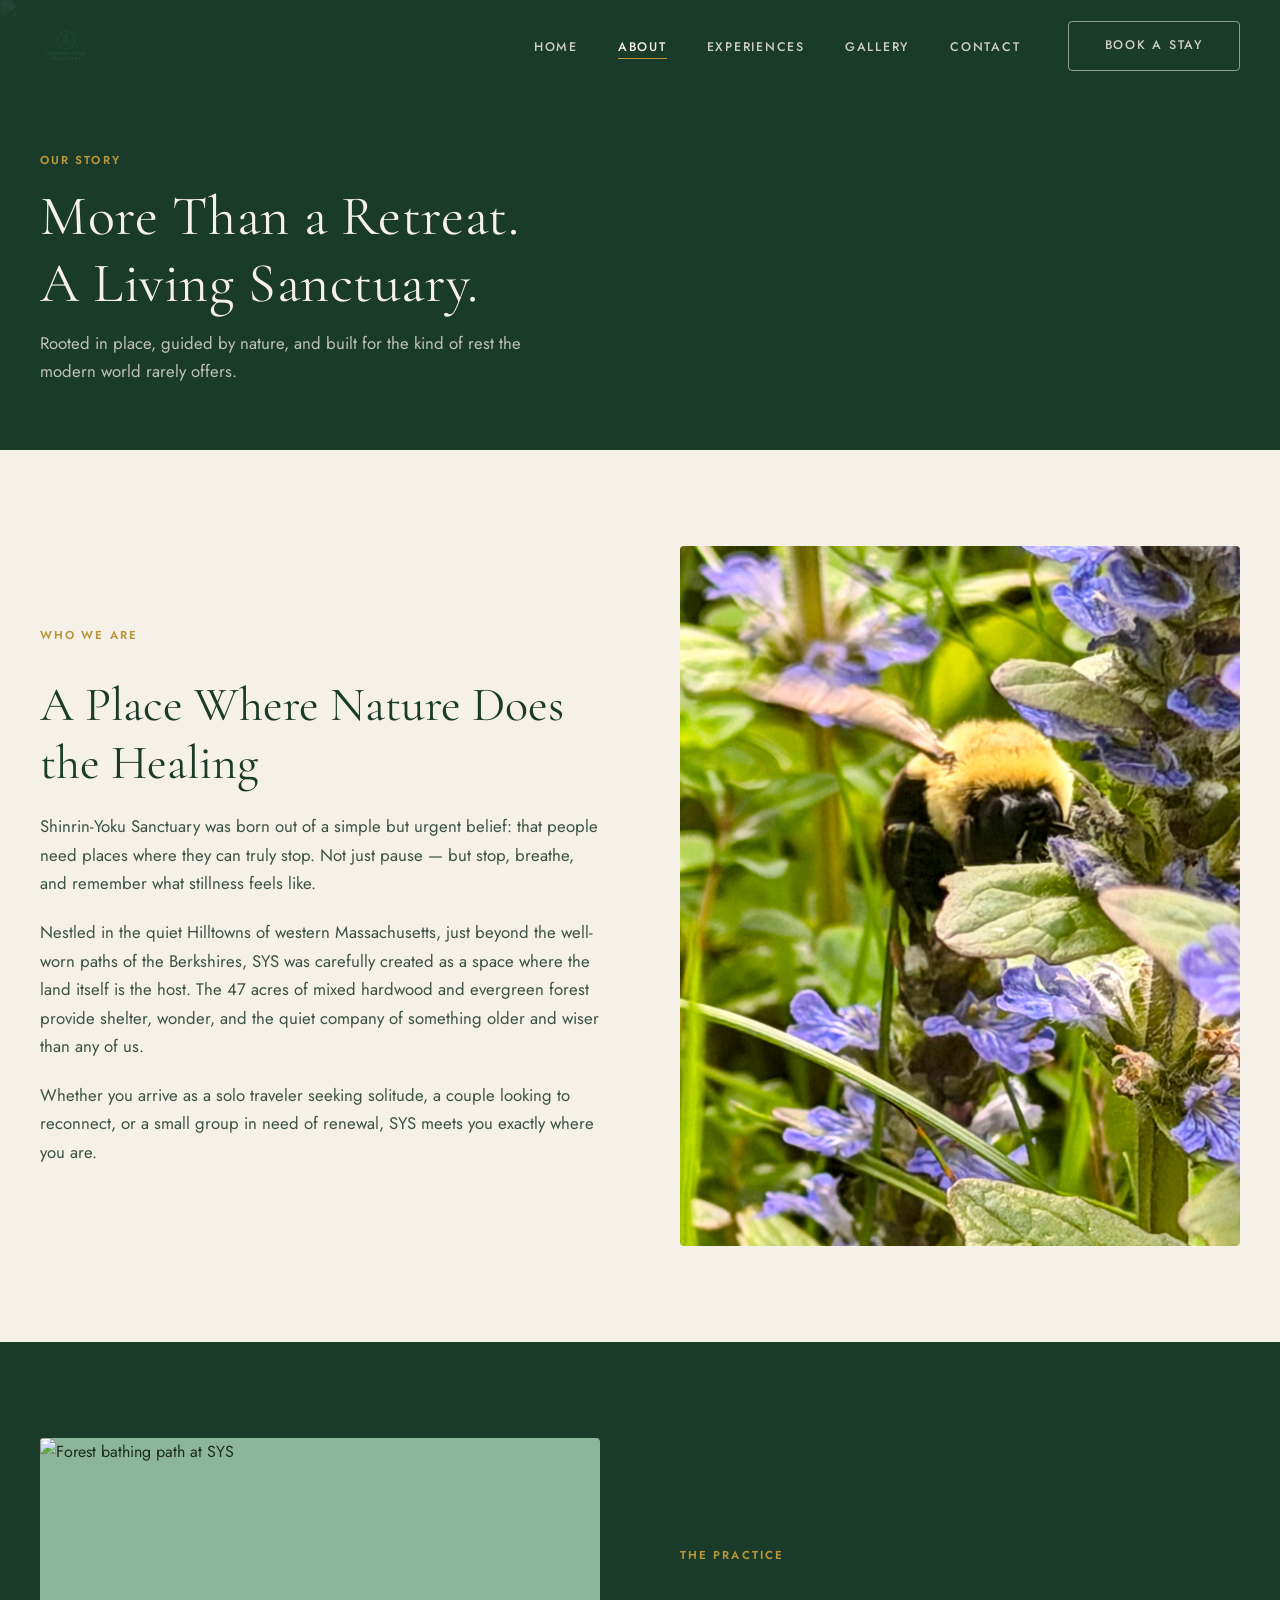
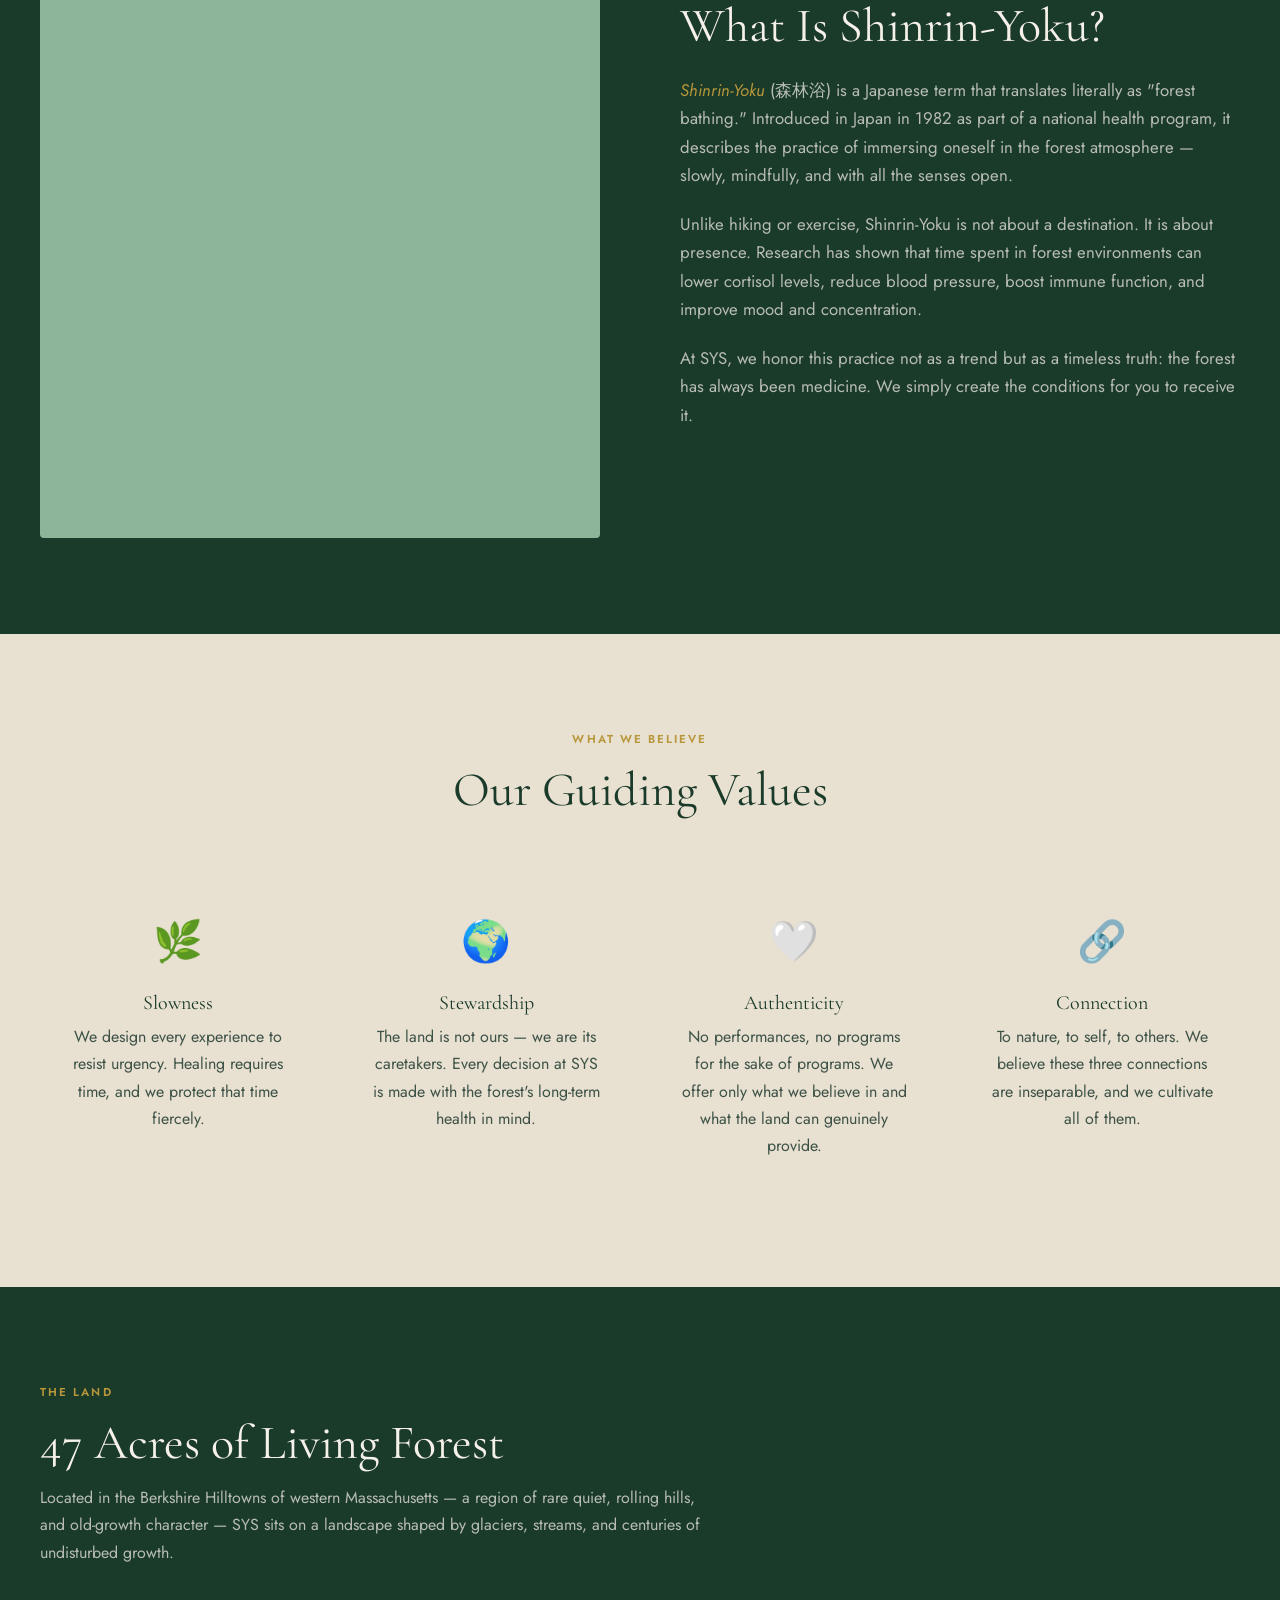
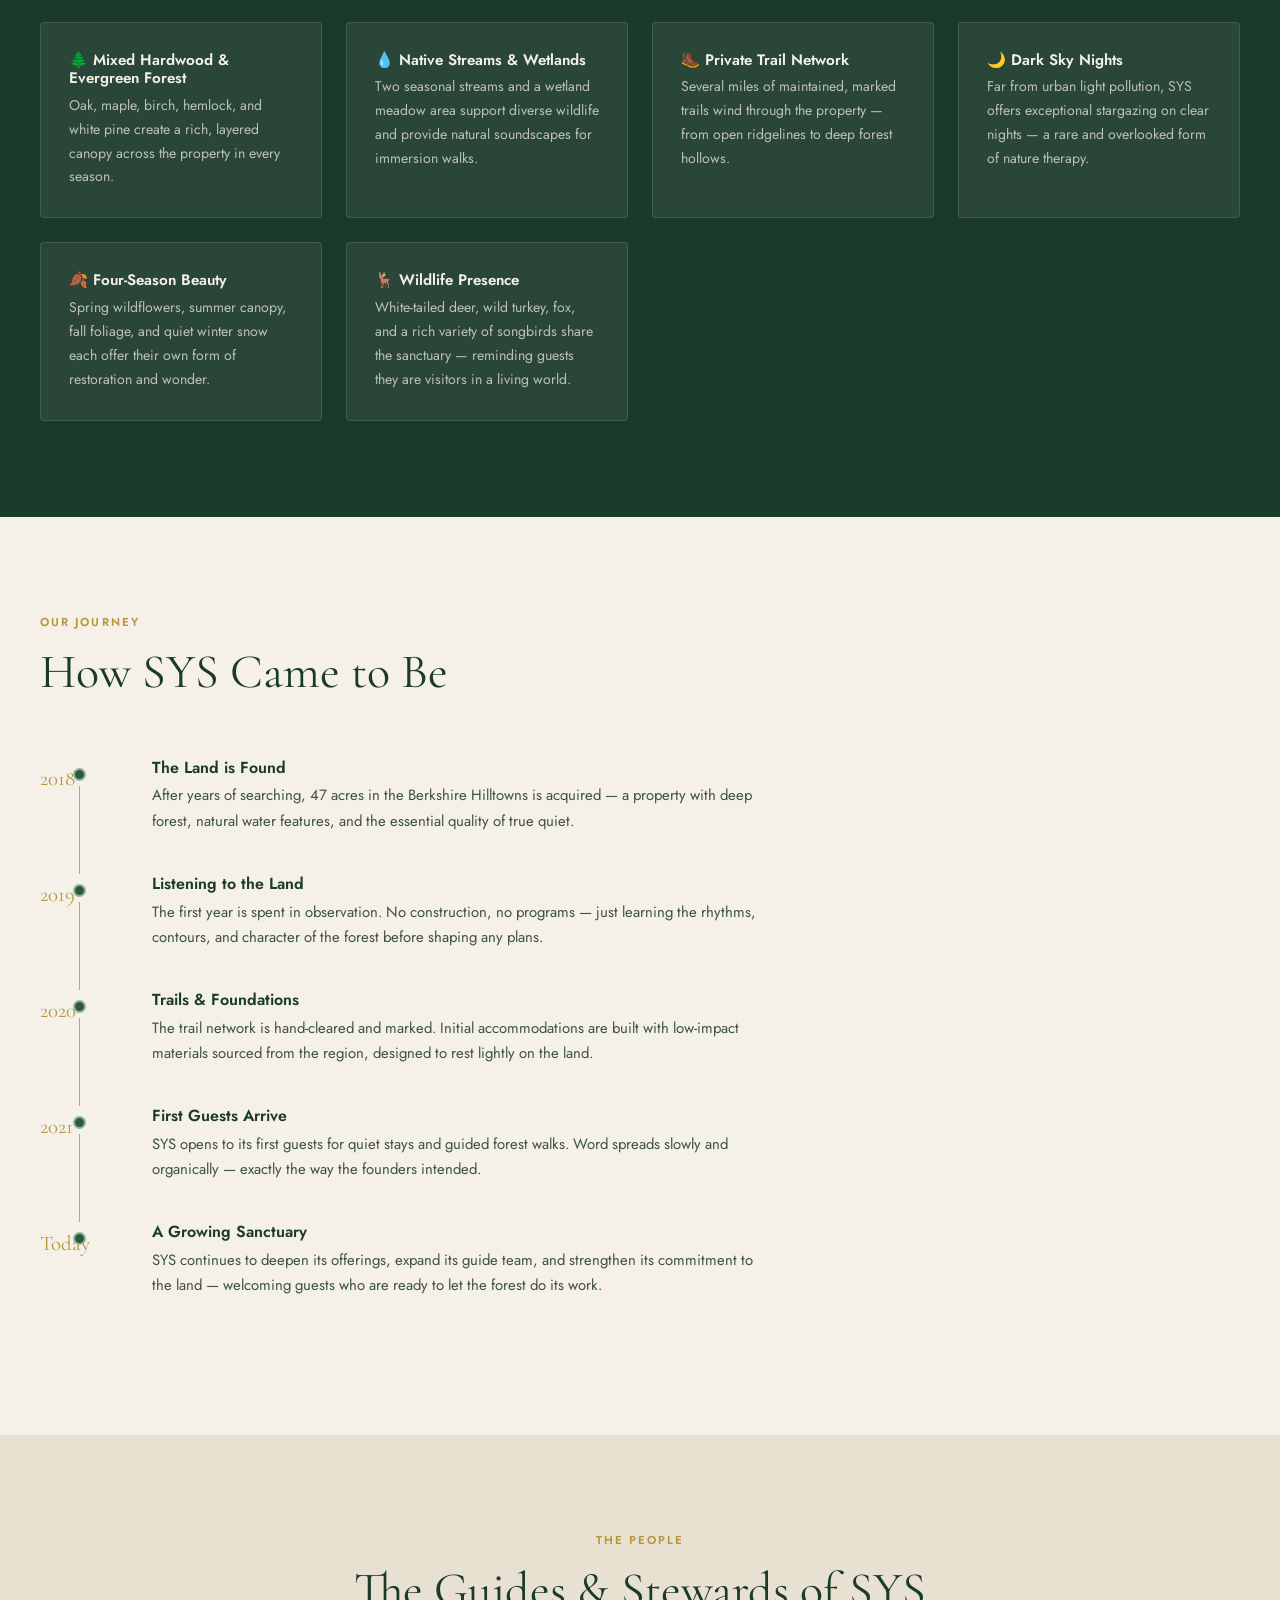
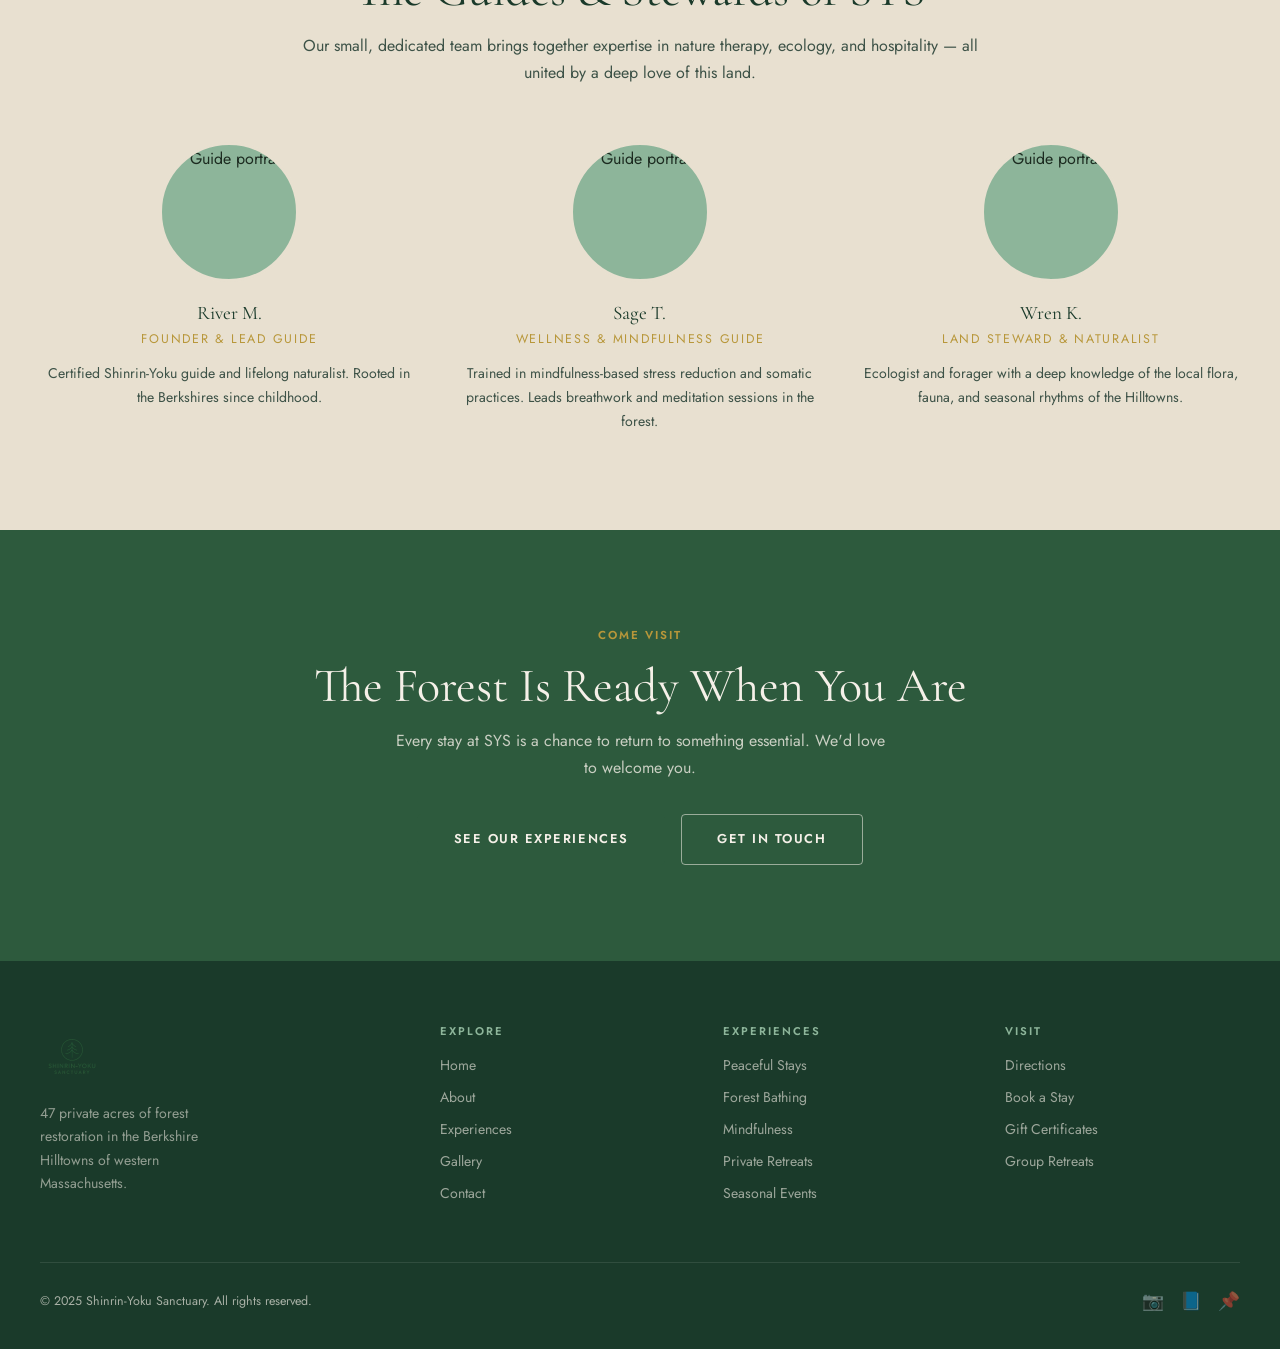
==== commit 8983d502: "Replace text logo with PNG logo across all pages Nav and footer now show logo.png on all 5 pages. Te" ====
--- a/about.html
+++ b/about.html
@@ -31,8 +31,7 @@
 <!-- NAV -->
 <nav class="nav scrolled" id="nav">
   <a href="index.html" class="nav-logo">
-    <span class="logo-main">SYS</span>
-    <span class="logo-sub">Shinrin-Yoku Sanctuary</span>
+    <img src="images/logo.png" alt="Shinrin-Yoku Sanctuary">
   </a>
   <ul class="nav-links">
     <li><a href="index.html">Home</a></li>
@@ -274,8 +273,7 @@
   <div class="footer-inner">
     <div class="footer-top">
       <div class="footer-brand">
-        <div class="logo-main">SYS</div>
-        <div class="logo-sub">Shinrin-Yoku Sanctuary</div>
+        <img src="images/logo.png" alt="Shinrin-Yoku Sanctuary">
         <p>47 private acres of forest restoration in the Berkshire Hilltowns of western Massachusetts.</p>
       </div>
       <div class="footer-col">
--- a/css/style.css
+++ b/css/style.css
@@ -116,21 +116,16 @@
 }
 .nav-logo {
   display: flex;
-  flex-direction: column;
-  line-height: 1;
-}
-.nav-logo .logo-main {
-  font-family: var(--font-serif);
-  font-size: 1.55rem;
-  color: var(--cream);
-  letter-spacing: 0.04em;
-}
-.nav-logo .logo-sub {
-  font-size: 0.62rem;
-  letter-spacing: 0.22em;
-  text-transform: uppercase;
-  color: var(--green-pale);
-}
+  align-items: center;
+}
+.nav-logo img {
+  height: 52px;
+  width: auto;
+  display: block;
+}
+/* Keep text fallback hidden */
+.nav-logo .logo-main,
+.nav-logo .logo-sub { display: none; }
 .nav-links {
   display: flex;
   align-items: center;
@@ -215,15 +210,15 @@
   inset: 0;
   width: 100%; height: 100%;
   object-fit: cover;
-  opacity: 0.45;
+  opacity: 0.72;
 }
 .hero-overlay {
   position: absolute;
   inset: 0;
   background: linear-gradient(to bottom,
-    rgba(26,58,42,0.4) 0%,
-    rgba(26,58,42,0.25) 50%,
-    rgba(26,58,42,0.65) 100%);
+    rgba(26,58,42,0.2) 0%,
+    rgba(26,58,42,0.1) 50%,
+    rgba(26,58,42,0.45) 100%);
 }
 .hero-content {
   position: relative;
@@ -353,6 +348,52 @@
   letter-spacing: 0.1em;
   text-transform: uppercase;
 }
+
+/* Sound toggle button on video tiles */
+.sound-btn {
+  position: absolute;
+  top: 0.65rem;
+  right: 0.65rem;
+  width: 32px;
+  height: 32px;
+  border-radius: 50%;
+  background: rgba(26,58,42,0.72);
+  border: 1px solid rgba(245,240,232,0.25);
+  color: var(--cream);
+  font-size: 0.95rem;
+  display: flex;
+  align-items: center;
+  justify-content: center;
+  cursor: pointer;
+  z-index: 3;
+  opacity: 0;
+  transition: opacity var(--transition), background var(--transition);
+  backdrop-filter: blur(4px);
+  line-height: 1;
+}
+.masonry-item:hover .sound-btn { opacity: 1; }
+.sound-btn:hover { background: rgba(26,58,42,0.95); }
+
+/* Video badge */
+.video-badge {
+  position: absolute;
+  top: 0.65rem;
+  left: 0.65rem;
+  background: rgba(26,58,42,0.72);
+  color: var(--cream);
+  font-size: 0.6rem;
+  letter-spacing: 0.14em;
+  text-transform: uppercase;
+  padding: 0.25rem 0.6rem;
+  border-radius: 99px;
+  border: 1px solid rgba(245,240,232,0.2);
+  backdrop-filter: blur(4px);
+  z-index: 3;
+  opacity: 0;
+  transition: opacity var(--transition);
+}
+.masonry-item:hover .video-badge { opacity: 1; }
+
 .masonry-placeholder {
   background: var(--green-light);
   display: flex;
@@ -487,8 +528,9 @@
 }
 .footer-inner { max-width: var(--max-width); margin: 0 auto; }
 .footer-top { display: grid; grid-template-columns: 1.5fr 1fr 1fr 1fr; gap: 3rem; margin-bottom: 3rem; }
-.footer-brand .logo-main { font-family: var(--font-serif); font-size: 1.4rem; color: var(--cream); }
-.footer-brand .logo-sub { font-size: 0.6rem; letter-spacing: 0.2em; text-transform: uppercase; color: var(--green-pale); }
+.footer-brand .logo-main { display: none; }
+.footer-brand .logo-sub { display: none; }
+.footer-brand img { height: 64px; width: auto; display: block; margin-bottom: 0.5rem; }
 .footer-brand p { margin-top: 0.85rem; font-size: 0.88rem; line-height: 1.65; color: rgba(245,240,232,0.55); max-width: 26ch; }
 .footer-col h4 { font-family: var(--font-sans); font-size: 0.7rem; letter-spacing: 0.18em; text-transform: uppercase; color: var(--green-pale); margin-bottom: 1rem; font-weight: 600; }
 .footer-col a { display: block; font-size: 0.88rem; color: rgba(245,240,232,0.6); margin-bottom: 0.5rem; transition: color var(--transition); }
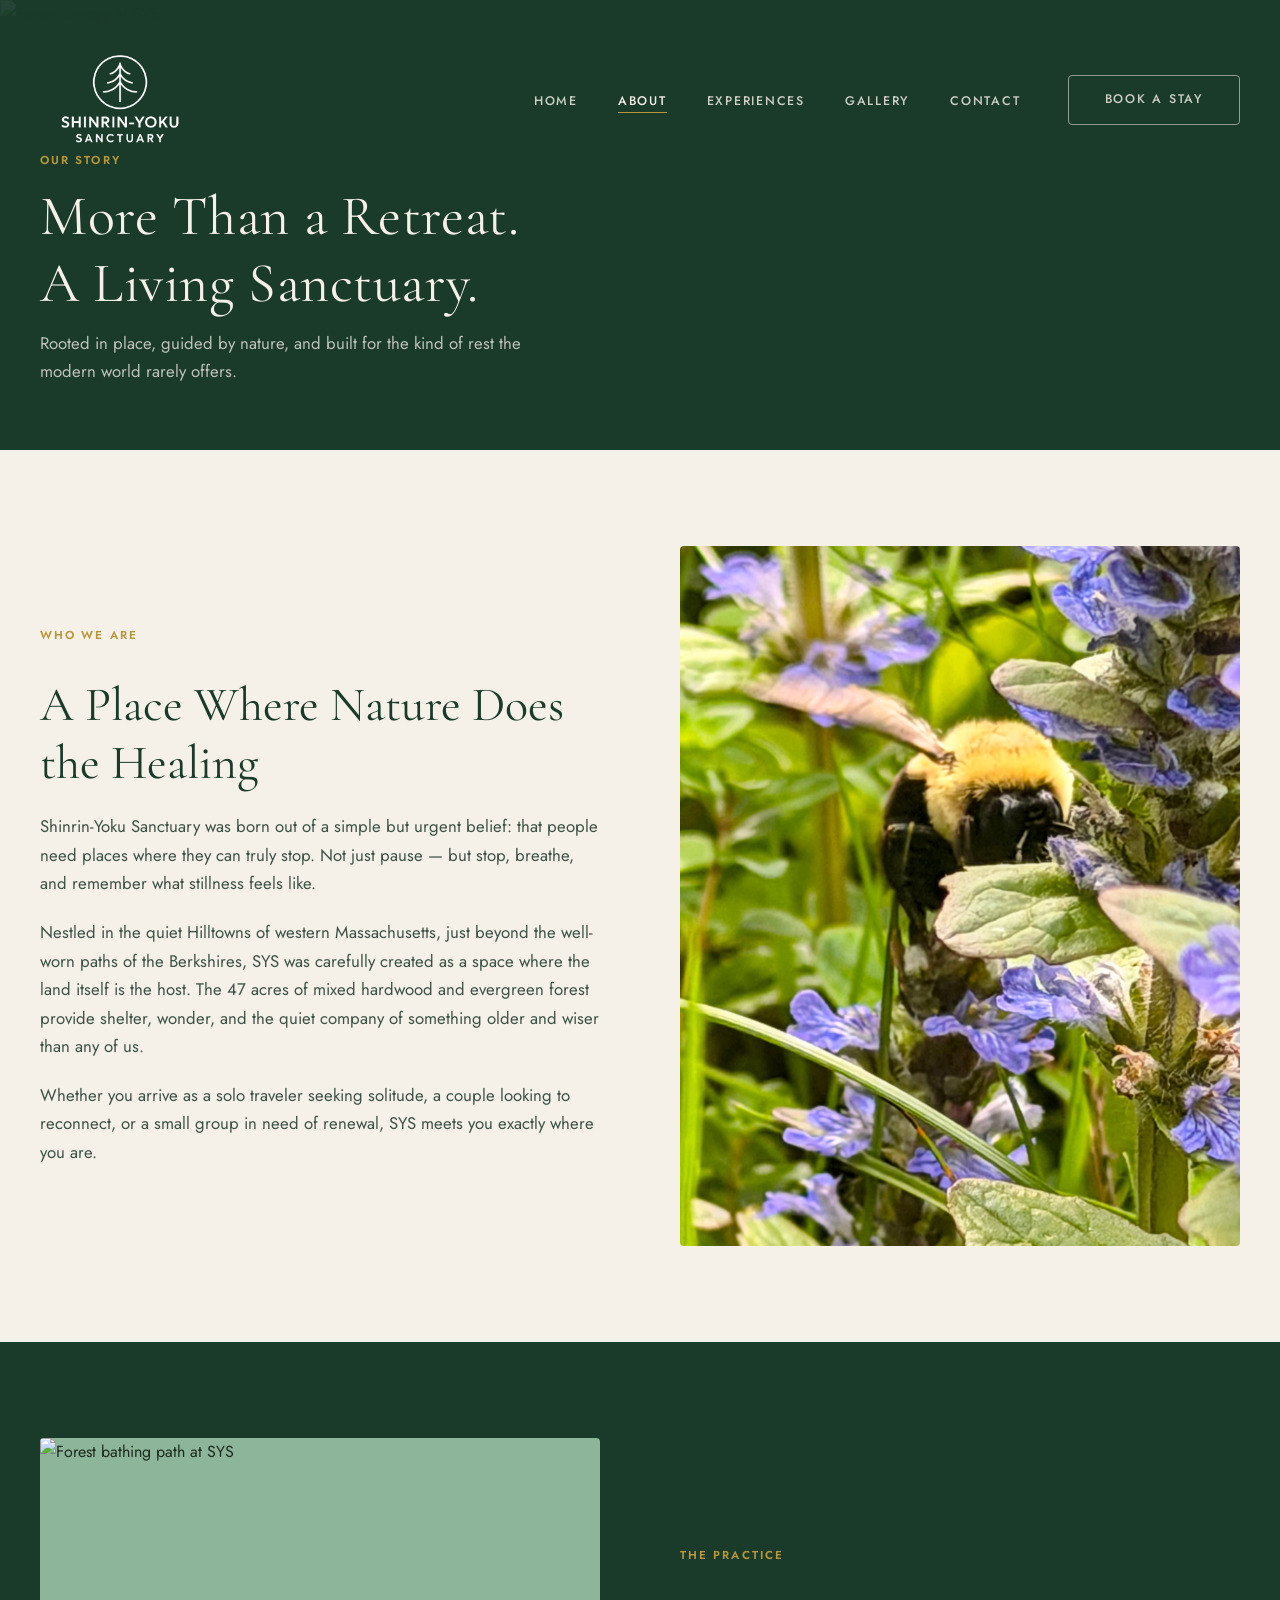
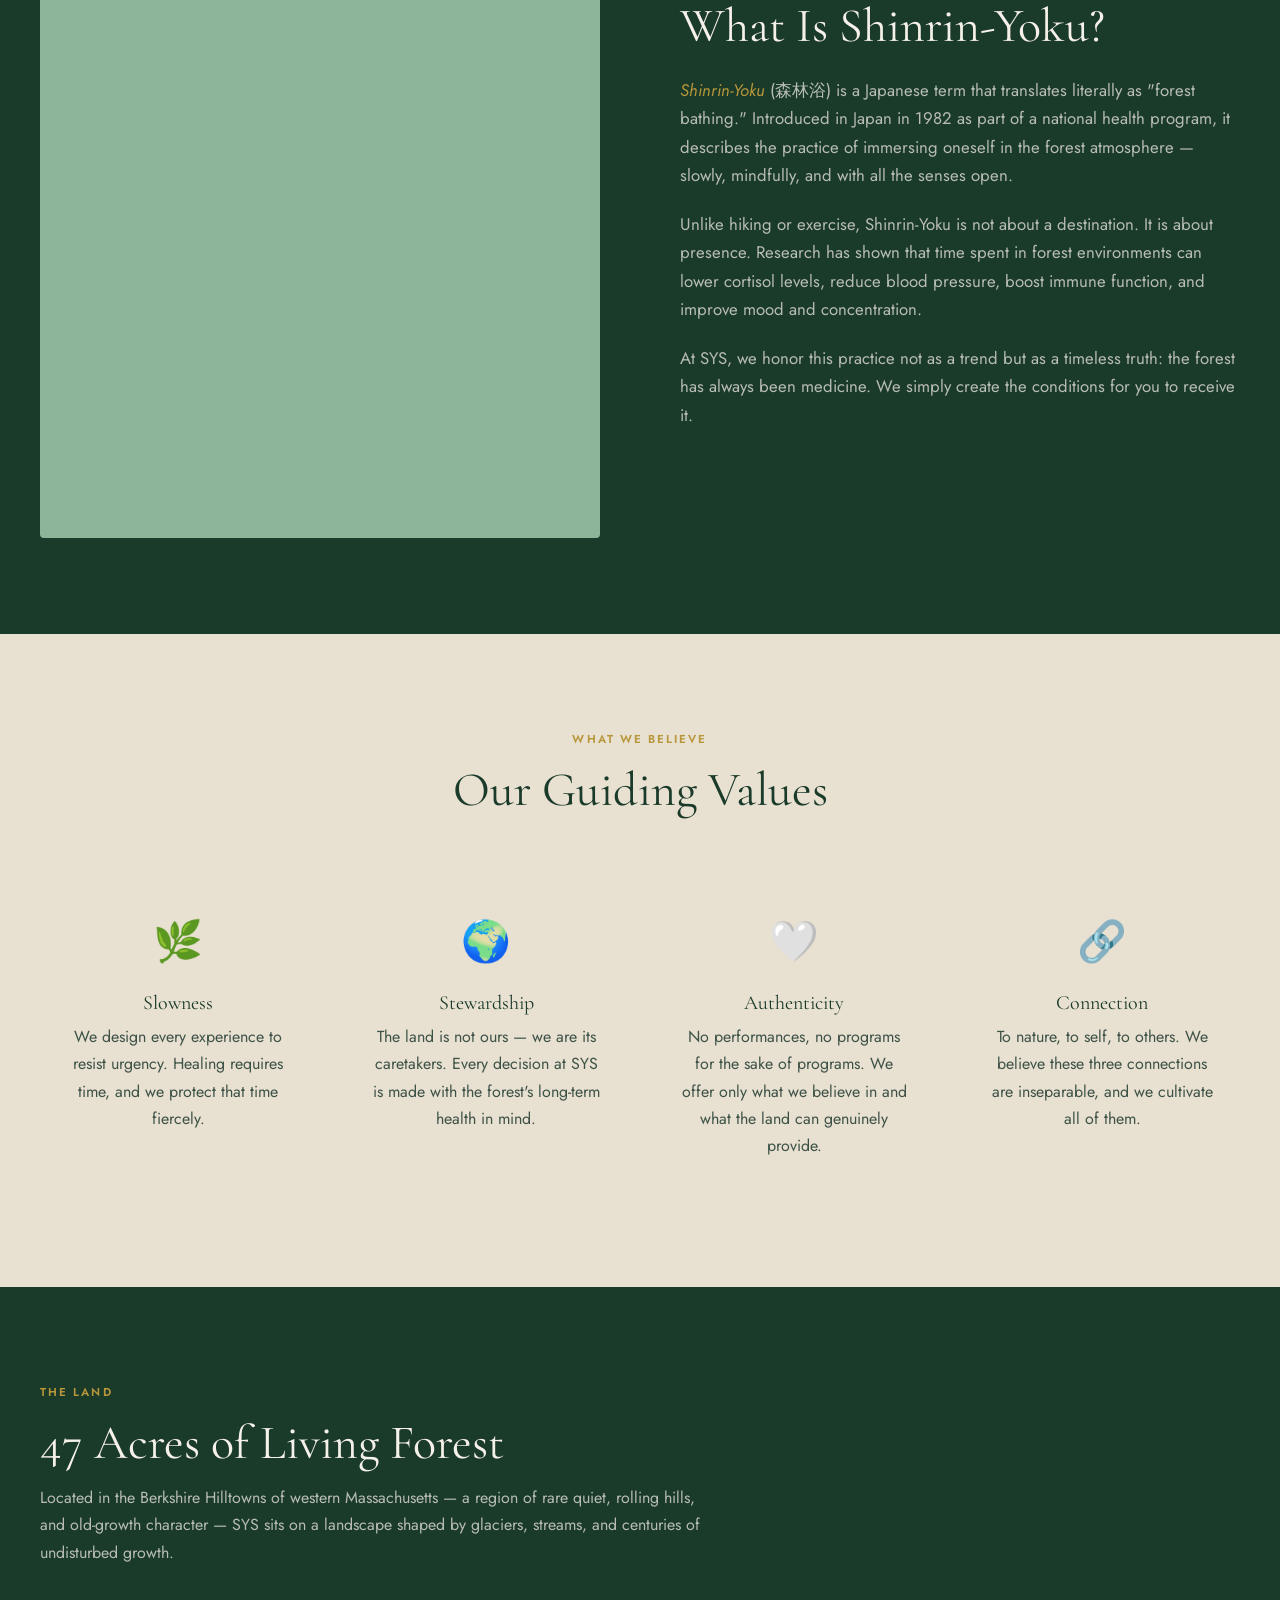
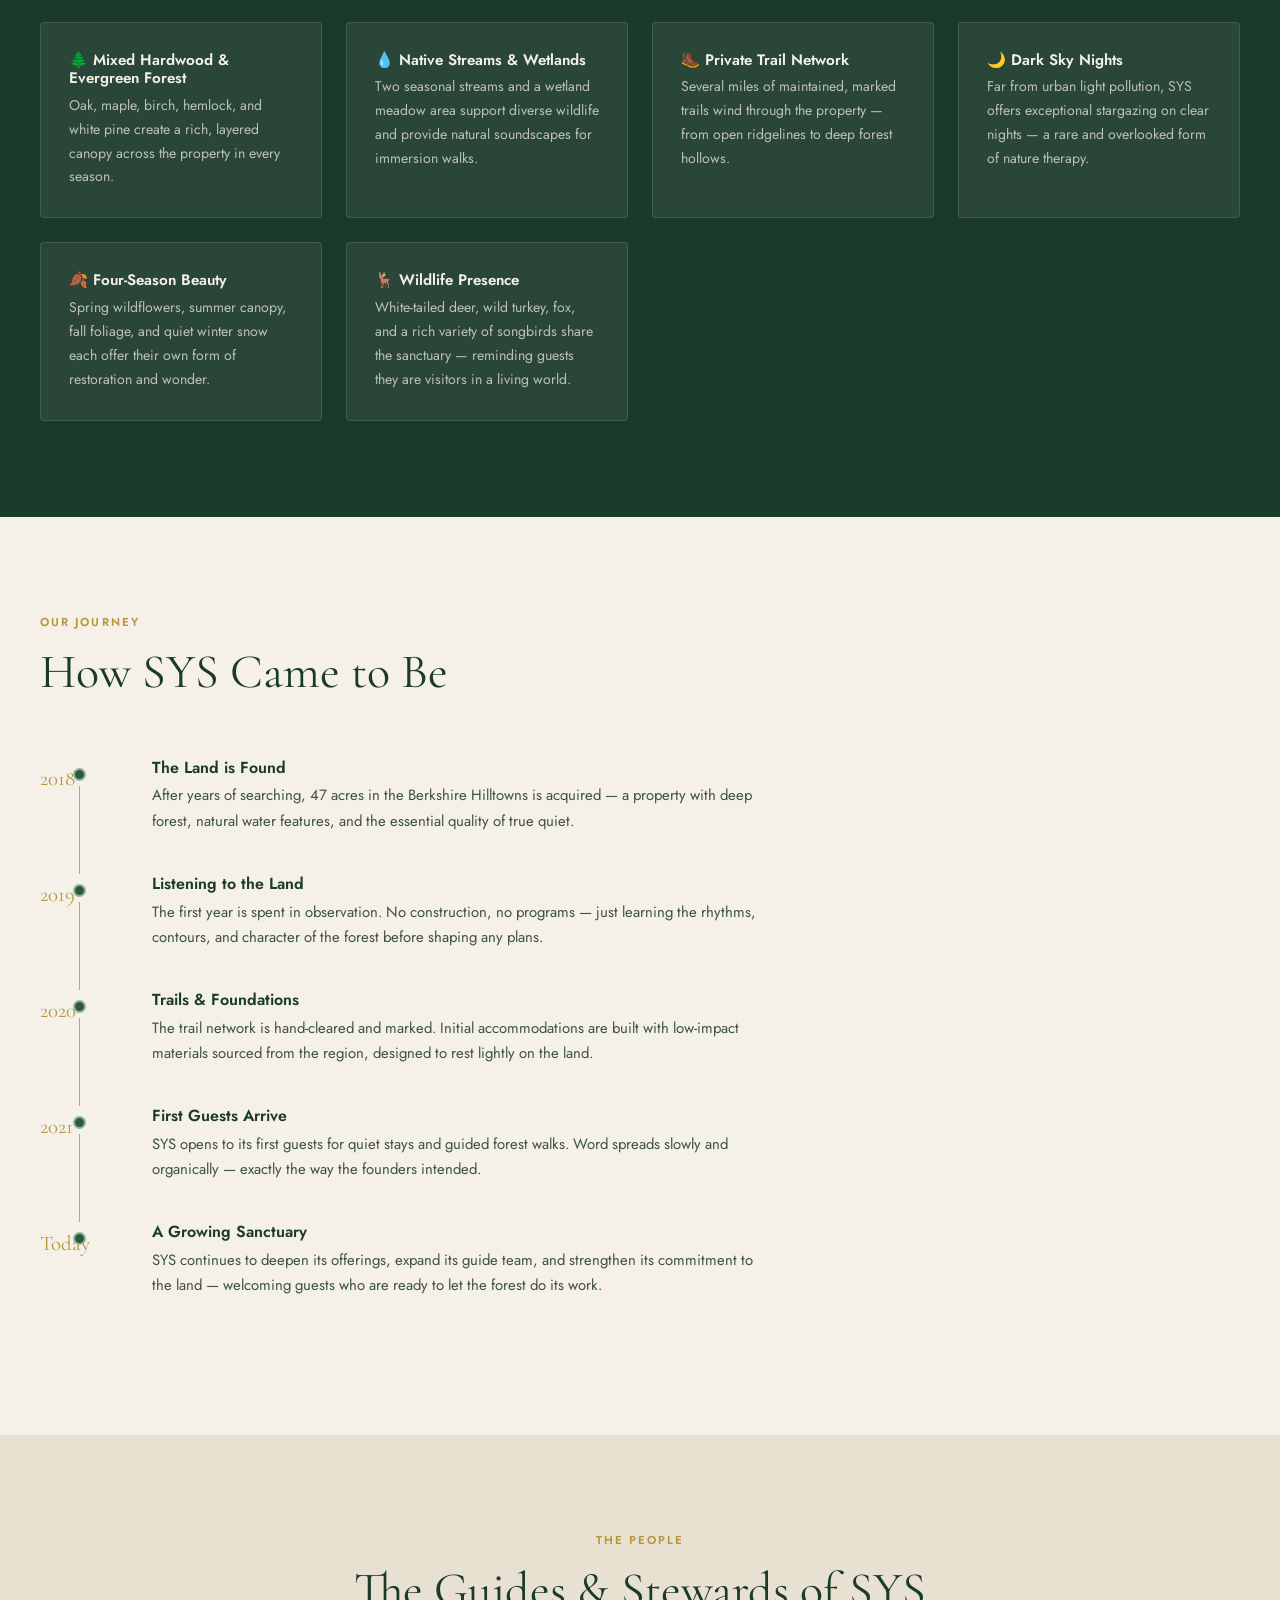
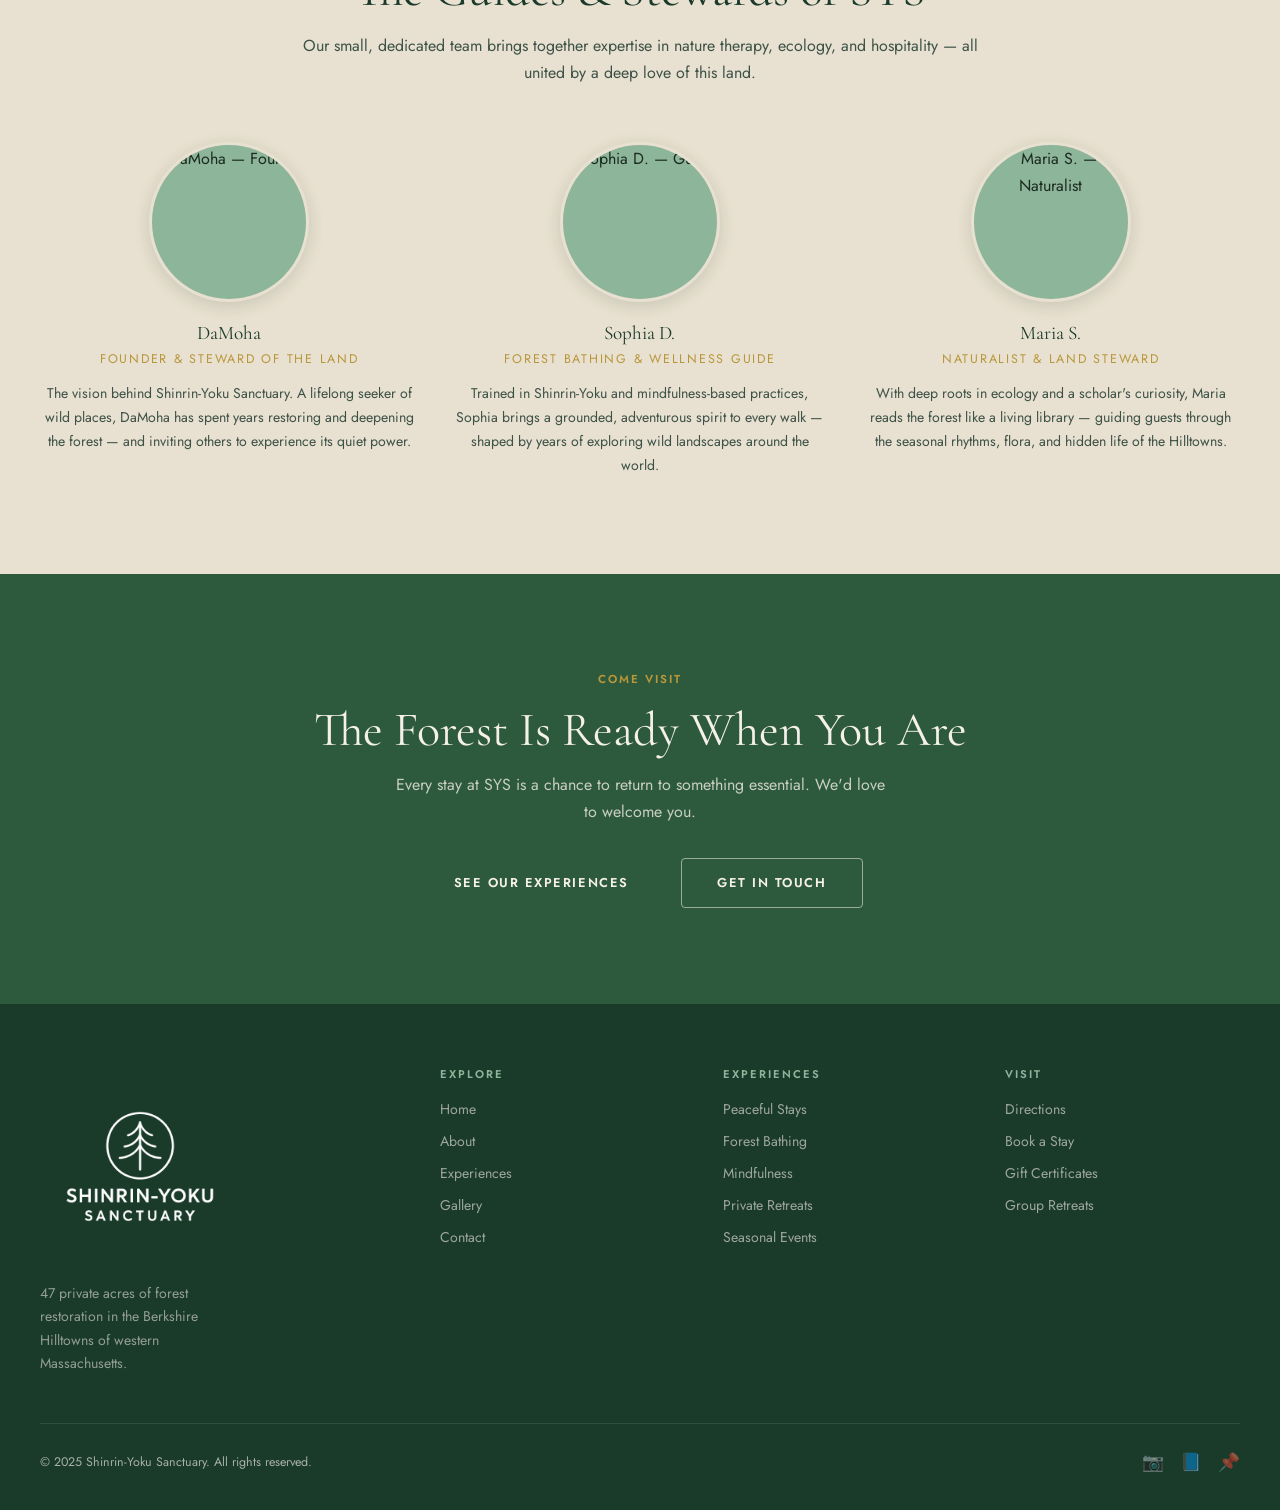
==== commit bed8cdd6: "Update team names, bios, and avatar image references Names: River M.→DaMoha, Sage T.→Sophia D., Wren" ====
--- a/about.html
+++ b/about.html
@@ -234,22 +234,22 @@
     </div>
     <div class="team-grid fade-in">
       <div class="team-card">
-        <div class="team-avatar"><img src="images/team-1.jpg" alt="Guide portrait"></div>
-        <h3>River M.</h3>
-        <div class="role">Founder &amp; Lead Guide</div>
-        <p>Certified Shinrin-Yoku guide and lifelong naturalist. Rooted in the Berkshires since childhood.</p>
+        <div class="team-avatar"><img src="images/team-damoha.jpg" alt="DaMoha — Founder"></div>
+        <h3>DaMoha</h3>
+        <div class="role">Founder &amp; Steward of the Land</div>
+        <p>The vision behind Shinrin-Yoku Sanctuary. A lifelong seeker of wild places, DaMoha has spent years restoring and deepening the forest — and inviting others to experience its quiet power.</p>
       </div>
       <div class="team-card">
-        <div class="team-avatar"><img src="images/team-2.jpg" alt="Guide portrait"></div>
-        <h3>Sage T.</h3>
-        <div class="role">Wellness &amp; Mindfulness Guide</div>
-        <p>Trained in mindfulness-based stress reduction and somatic practices. Leads breathwork and meditation sessions in the forest.</p>
+        <div class="team-avatar"><img src="images/team-sophia.jpg" alt="Sophia D. — Guide"></div>
+        <h3>Sophia D.</h3>
+        <div class="role">Forest Bathing &amp; Wellness Guide</div>
+        <p>Trained in Shinrin-Yoku and mindfulness-based practices, Sophia brings a grounded, adventurous spirit to every walk — shaped by years of exploring wild landscapes around the world.</p>
       </div>
       <div class="team-card">
-        <div class="team-avatar"><img src="images/team-3.jpg" alt="Guide portrait"></div>
-        <h3>Wren K.</h3>
-        <div class="role">Land Steward &amp; Naturalist</div>
-        <p>Ecologist and forager with a deep knowledge of the local flora, fauna, and seasonal rhythms of the Hilltowns.</p>
+        <div class="team-avatar"><img src="images/team-maria.jpg" alt="Maria S. — Naturalist"></div>
+        <h3>Maria S.</h3>
+        <div class="role">Naturalist &amp; Land Steward</div>
+        <p>With deep roots in ecology and a scholar's curiosity, Maria reads the forest like a living library — guiding guests through the seasonal rhythms, flora, and hidden life of the Hilltowns.</p>
       </div>
     </div>
   </div>
--- a/css/style.css
+++ b/css/style.css
@@ -119,9 +119,10 @@
   align-items: center;
 }
 .nav-logo img {
-  height: 52px;
+  height: 160px;
   width: auto;
   display: block;
+  filter: brightness(0) invert(1);
 }
 /* Keep text fallback hidden */
 .nav-logo .logo-main,
@@ -354,24 +355,27 @@
   position: absolute;
   top: 0.65rem;
   right: 0.65rem;
-  width: 32px;
-  height: 32px;
+  width: 40px;
+  height: 40px;
   border-radius: 50%;
-  background: rgba(26,58,42,0.72);
-  border: 1px solid rgba(245,240,232,0.25);
+  background: rgba(26,58,42,0.82);
+  border: 1px solid rgba(245,240,232,0.35);
   color: var(--cream);
-  font-size: 0.95rem;
+  font-size: 1.1rem;
   display: flex;
   align-items: center;
   justify-content: center;
   cursor: pointer;
-  z-index: 3;
+  z-index: 10;
   opacity: 0;
   transition: opacity var(--transition), background var(--transition);
   backdrop-filter: blur(4px);
   line-height: 1;
-}
-.masonry-item:hover .sound-btn { opacity: 1; }
+  touch-action: manipulation;
+  -webkit-tap-highlight-color: transparent;
+}
+.masonry-item:hover .sound-btn,
+.masonry-item.playing .sound-btn { opacity: 1; }
 .sound-btn:hover { background: rgba(26,58,42,0.95); }
 
 /* Video badge */
@@ -530,7 +534,7 @@
 .footer-top { display: grid; grid-template-columns: 1.5fr 1fr 1fr 1fr; gap: 3rem; margin-bottom: 3rem; }
 .footer-brand .logo-main { display: none; }
 .footer-brand .logo-sub { display: none; }
-.footer-brand img { height: 64px; width: auto; display: block; margin-bottom: 0.5rem; }
+.footer-brand img { height: 200px; width: auto; display: block; margin-bottom: 0.5rem; filter: brightness(0) invert(1); }
 .footer-brand p { margin-top: 0.85rem; font-size: 0.88rem; line-height: 1.65; color: rgba(245,240,232,0.55); max-width: 26ch; }
 .footer-col h4 { font-family: var(--font-sans); font-size: 0.7rem; letter-spacing: 0.18em; text-transform: uppercase; color: var(--green-pale); margin-bottom: 1rem; font-weight: 600; }
 .footer-col a { display: block; font-size: 0.88rem; color: rgba(245,240,232,0.6); margin-bottom: 0.5rem; transition: color var(--transition); }
@@ -628,14 +632,15 @@
 .team-grid { display: grid; grid-template-columns: repeat(auto-fit, minmax(240px, 1fr)); gap: 2rem; }
 .team-card { text-align: center; }
 .team-avatar {
-  width: 140px; height: 140px;
+  width: 160px; height: 160px;
   border-radius: 50%;
   background: var(--green-pale);
   margin: 0 auto 1.25rem;
   overflow: hidden;
   border: 3px solid var(--cream-dark);
-}
-.team-avatar img { width: 100%; height: 100%; object-fit: cover; }
+  box-shadow: 0 4px 16px rgba(26,58,42,0.15);
+}
+.team-avatar img { width: 100%; height: 100%; object-fit: cover; object-position: center top; }
 .team-card h3 { font-size: 1.2rem; }
 .team-card .role { font-size: 0.78rem; letter-spacing: 0.14em; text-transform: uppercase; color: var(--gold); margin-top: 0.25rem; }
 .team-card p { font-size: 0.88rem; margin-top: 0.75rem; }
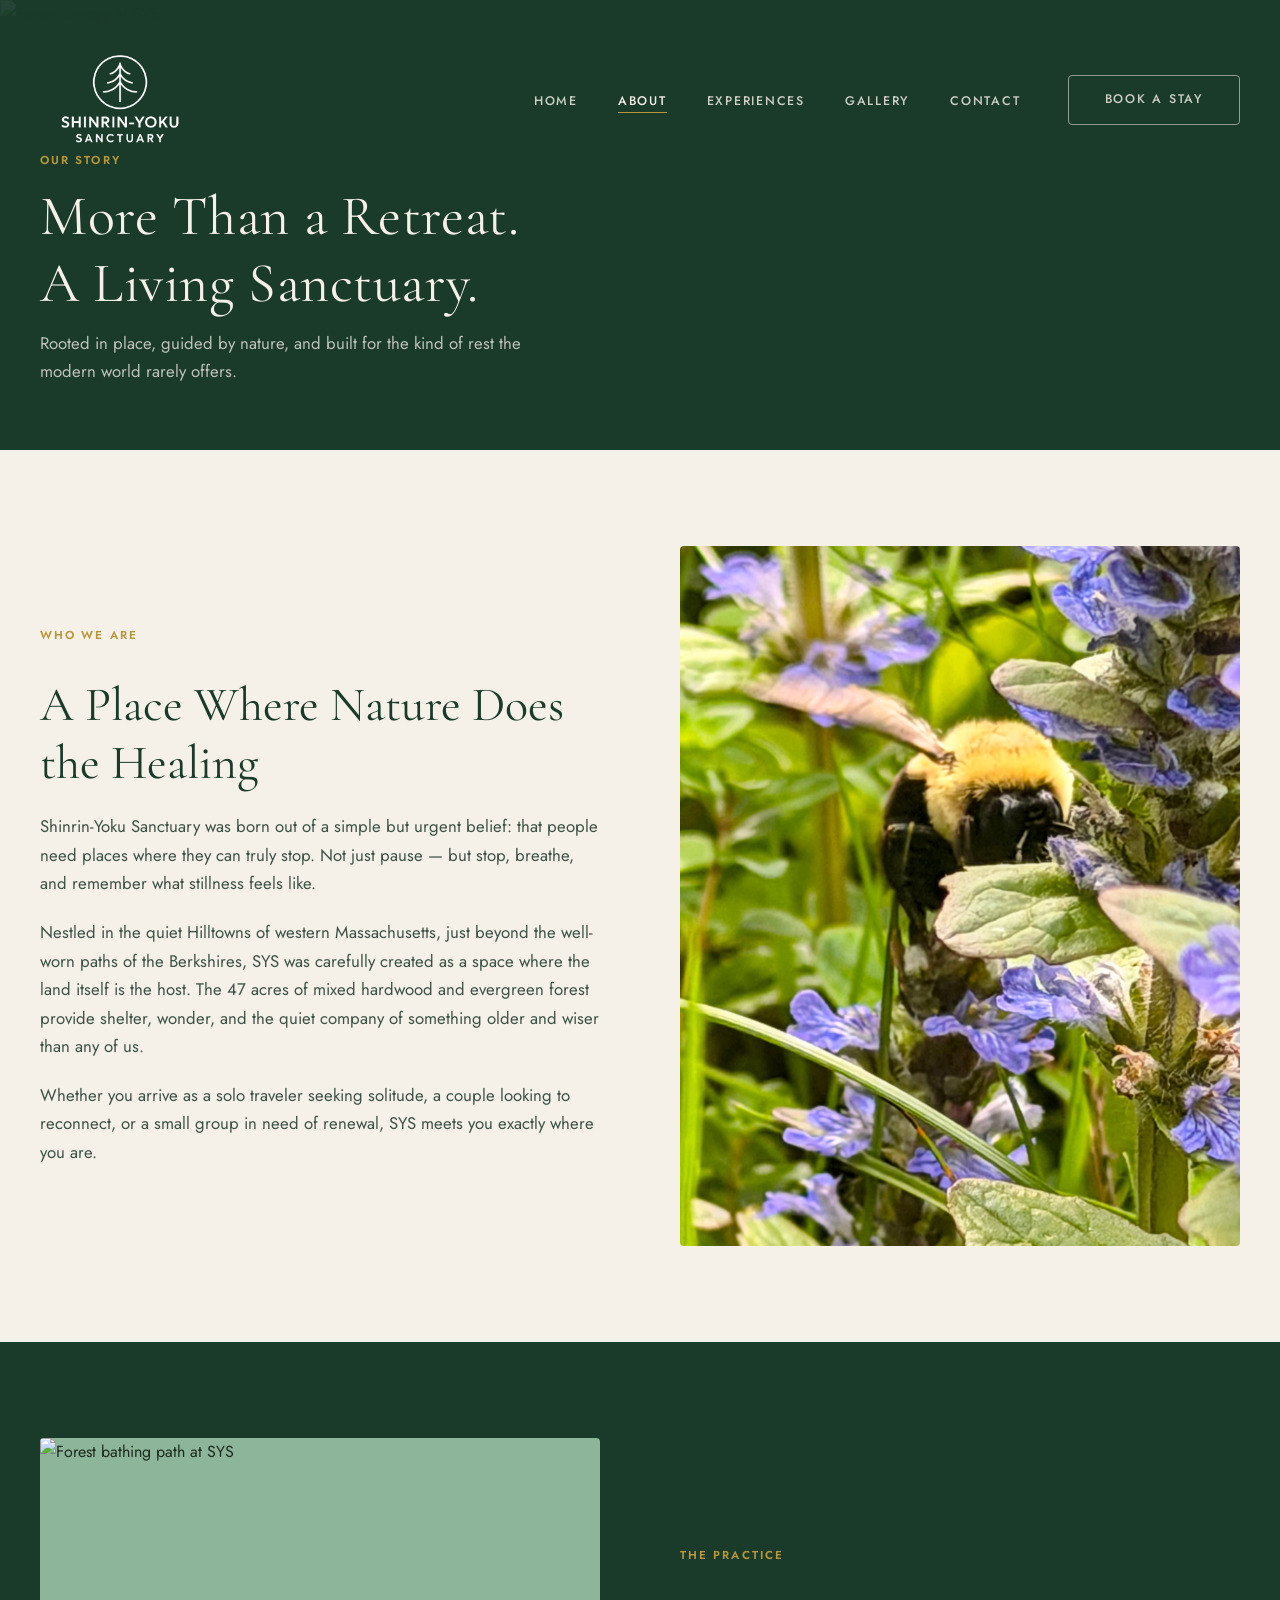
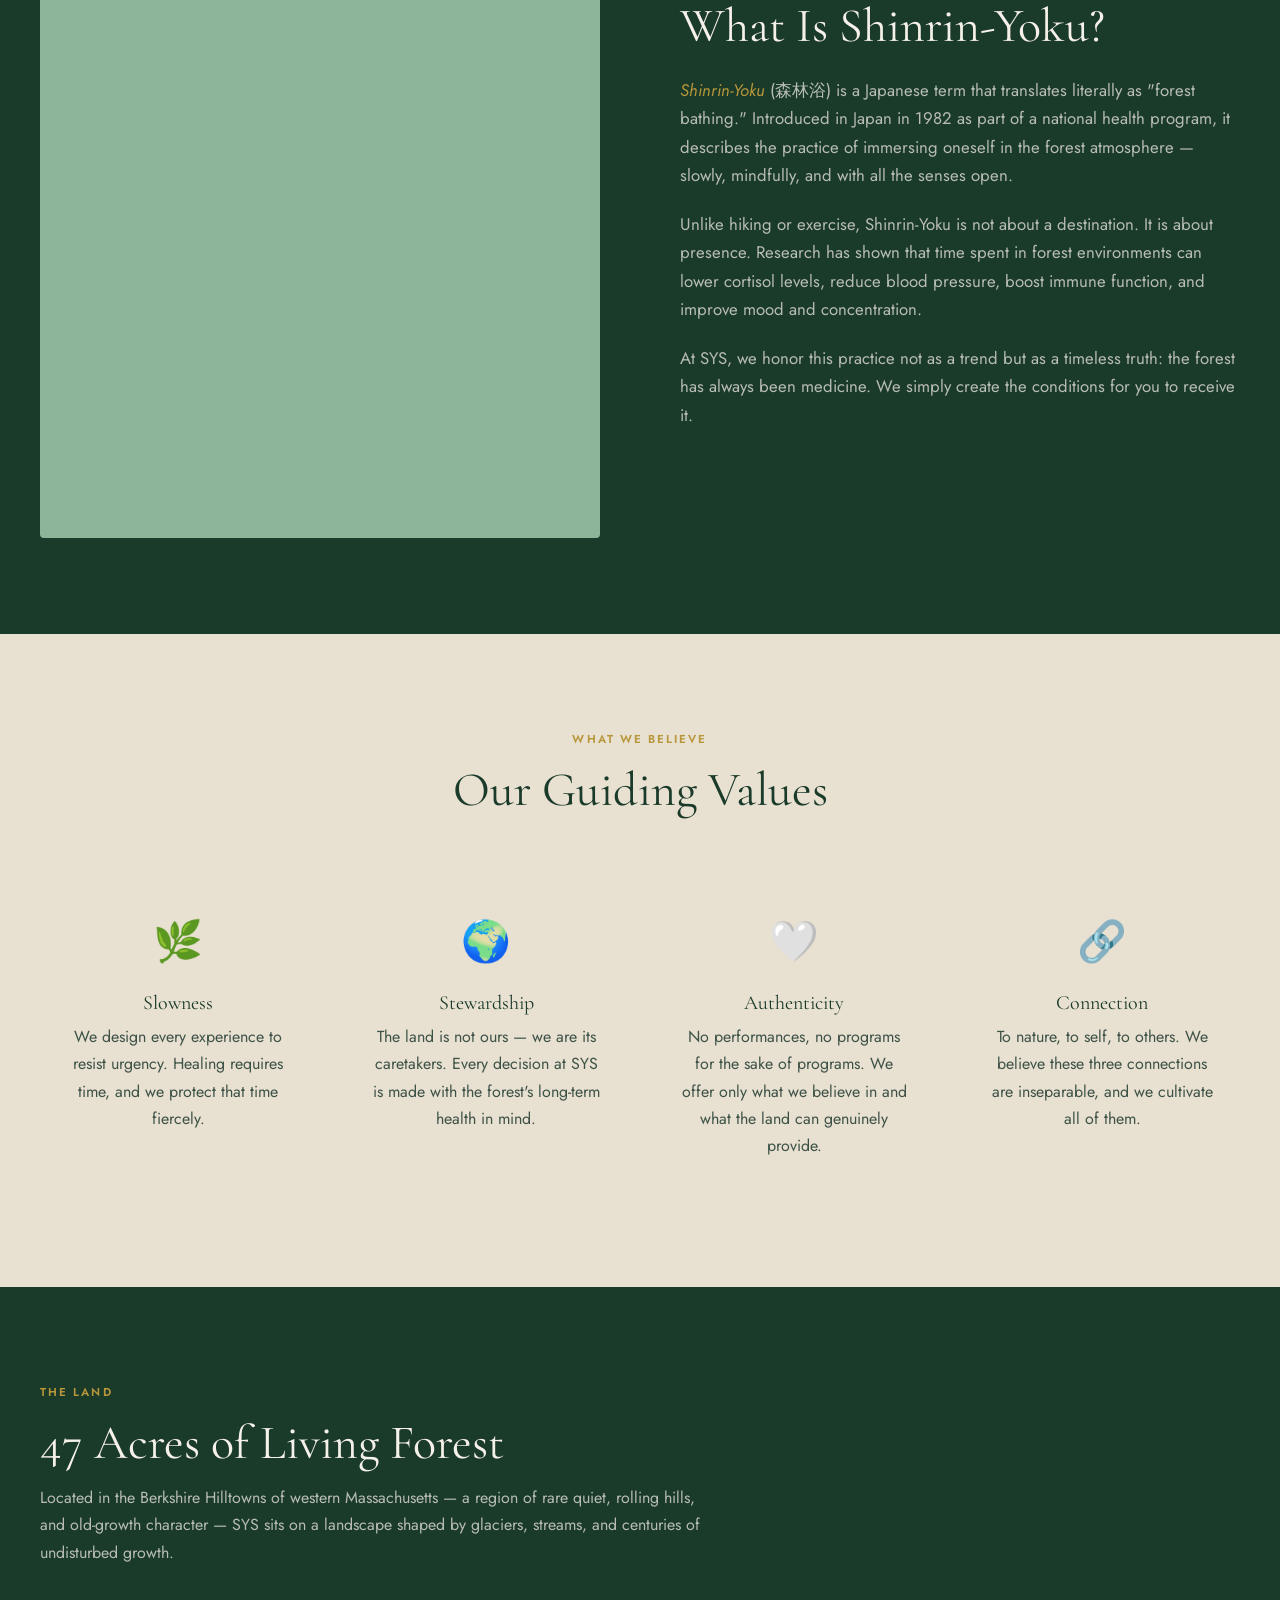
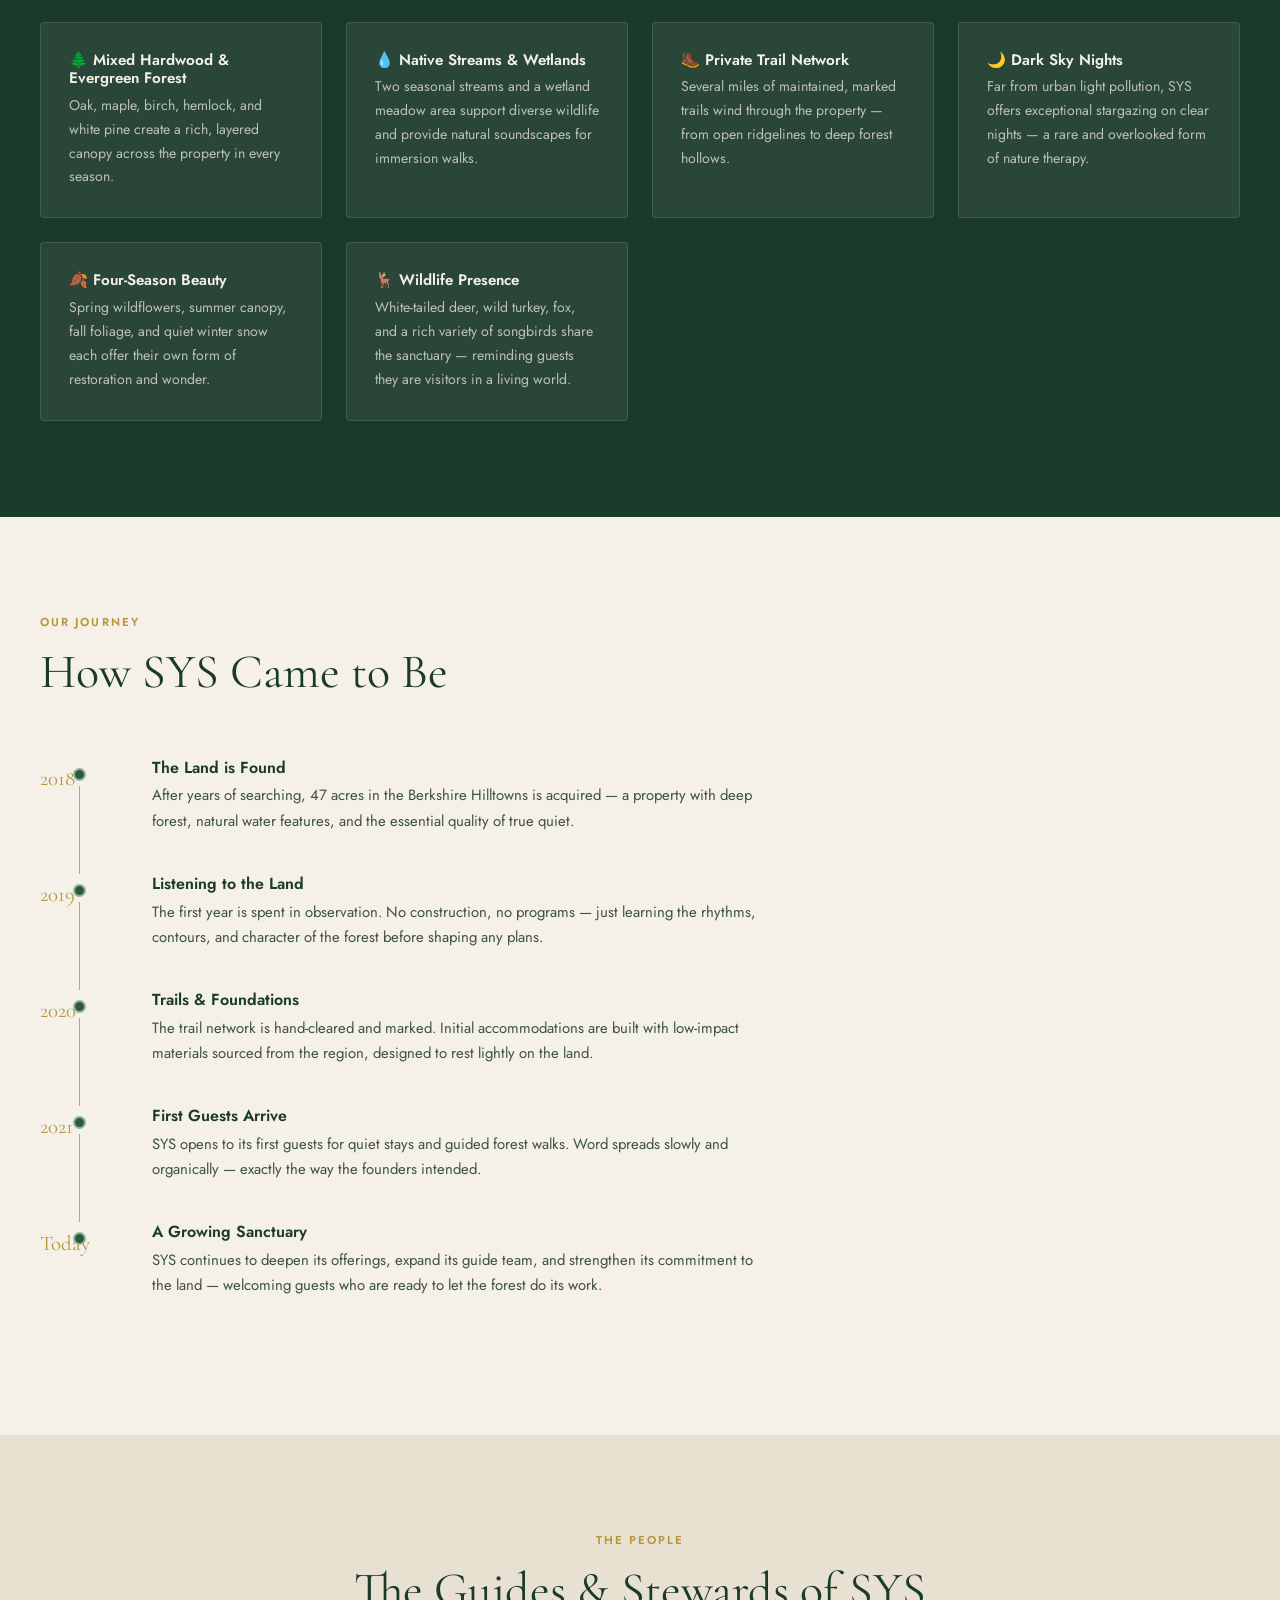
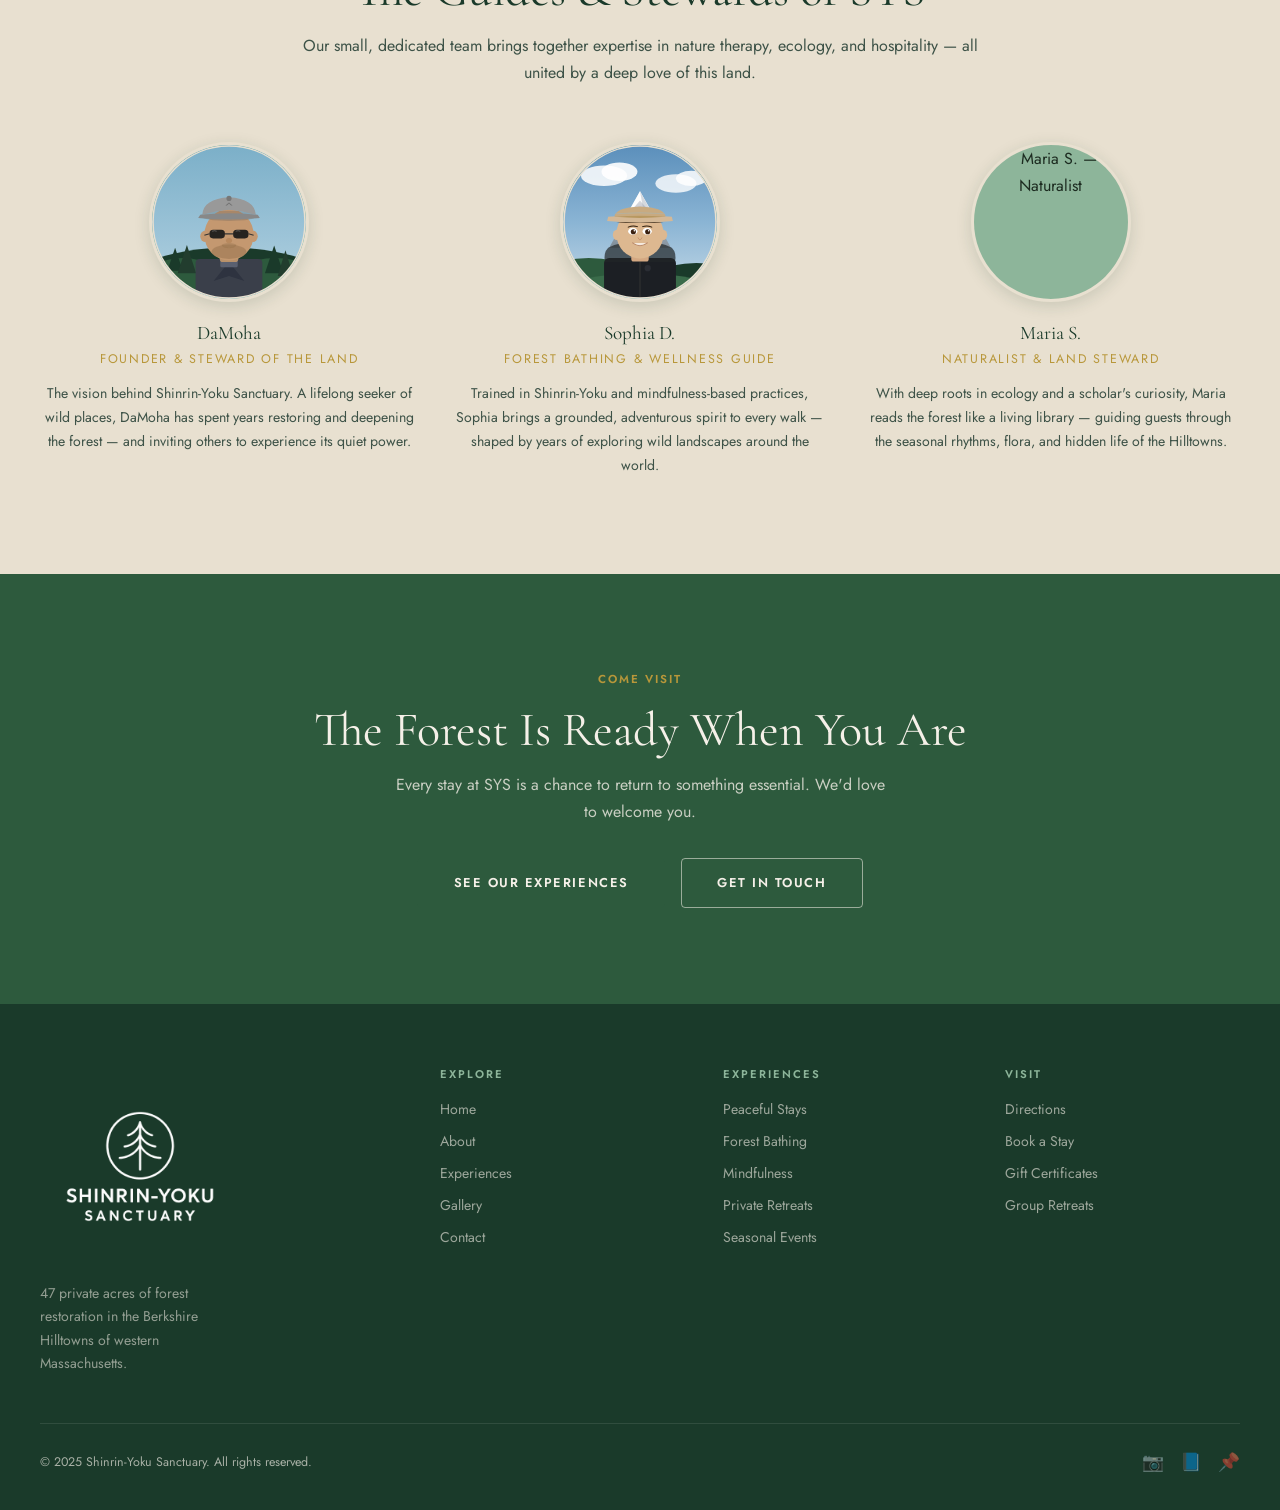
==== commit 5343ac25: "Add illustrated SVG avatars for DaMoha, Sophia D., and Maria S. Each avatar is a custom flat illustr" ====
--- a/about.html
+++ b/about.html
@@ -234,13 +234,13 @@
     </div>
     <div class="team-grid fade-in">
       <div class="team-card">
-        <div class="team-avatar"><img src="images/team-damoha.jpg" alt="DaMoha — Founder"></div>
+        <div class="team-avatar"><img src="images/team-damoha.svg" alt="DaMoha — Founder"></div>
         <h3>DaMoha</h3>
         <div class="role">Founder &amp; Steward of the Land</div>
         <p>The vision behind Shinrin-Yoku Sanctuary. A lifelong seeker of wild places, DaMoha has spent years restoring and deepening the forest — and inviting others to experience its quiet power.</p>
       </div>
       <div class="team-card">
-        <div class="team-avatar"><img src="images/team-sophia.jpg" alt="Sophia D. — Guide"></div>
+        <div class="team-avatar"><img src="images/team-sophia.svg" alt="Sophia D. — Guide"></div>
         <h3>Sophia D.</h3>
         <div class="role">Forest Bathing &amp; Wellness Guide</div>
         <p>Trained in Shinrin-Yoku and mindfulness-based practices, Sophia brings a grounded, adventurous spirit to every walk — shaped by years of exploring wild landscapes around the world.</p>
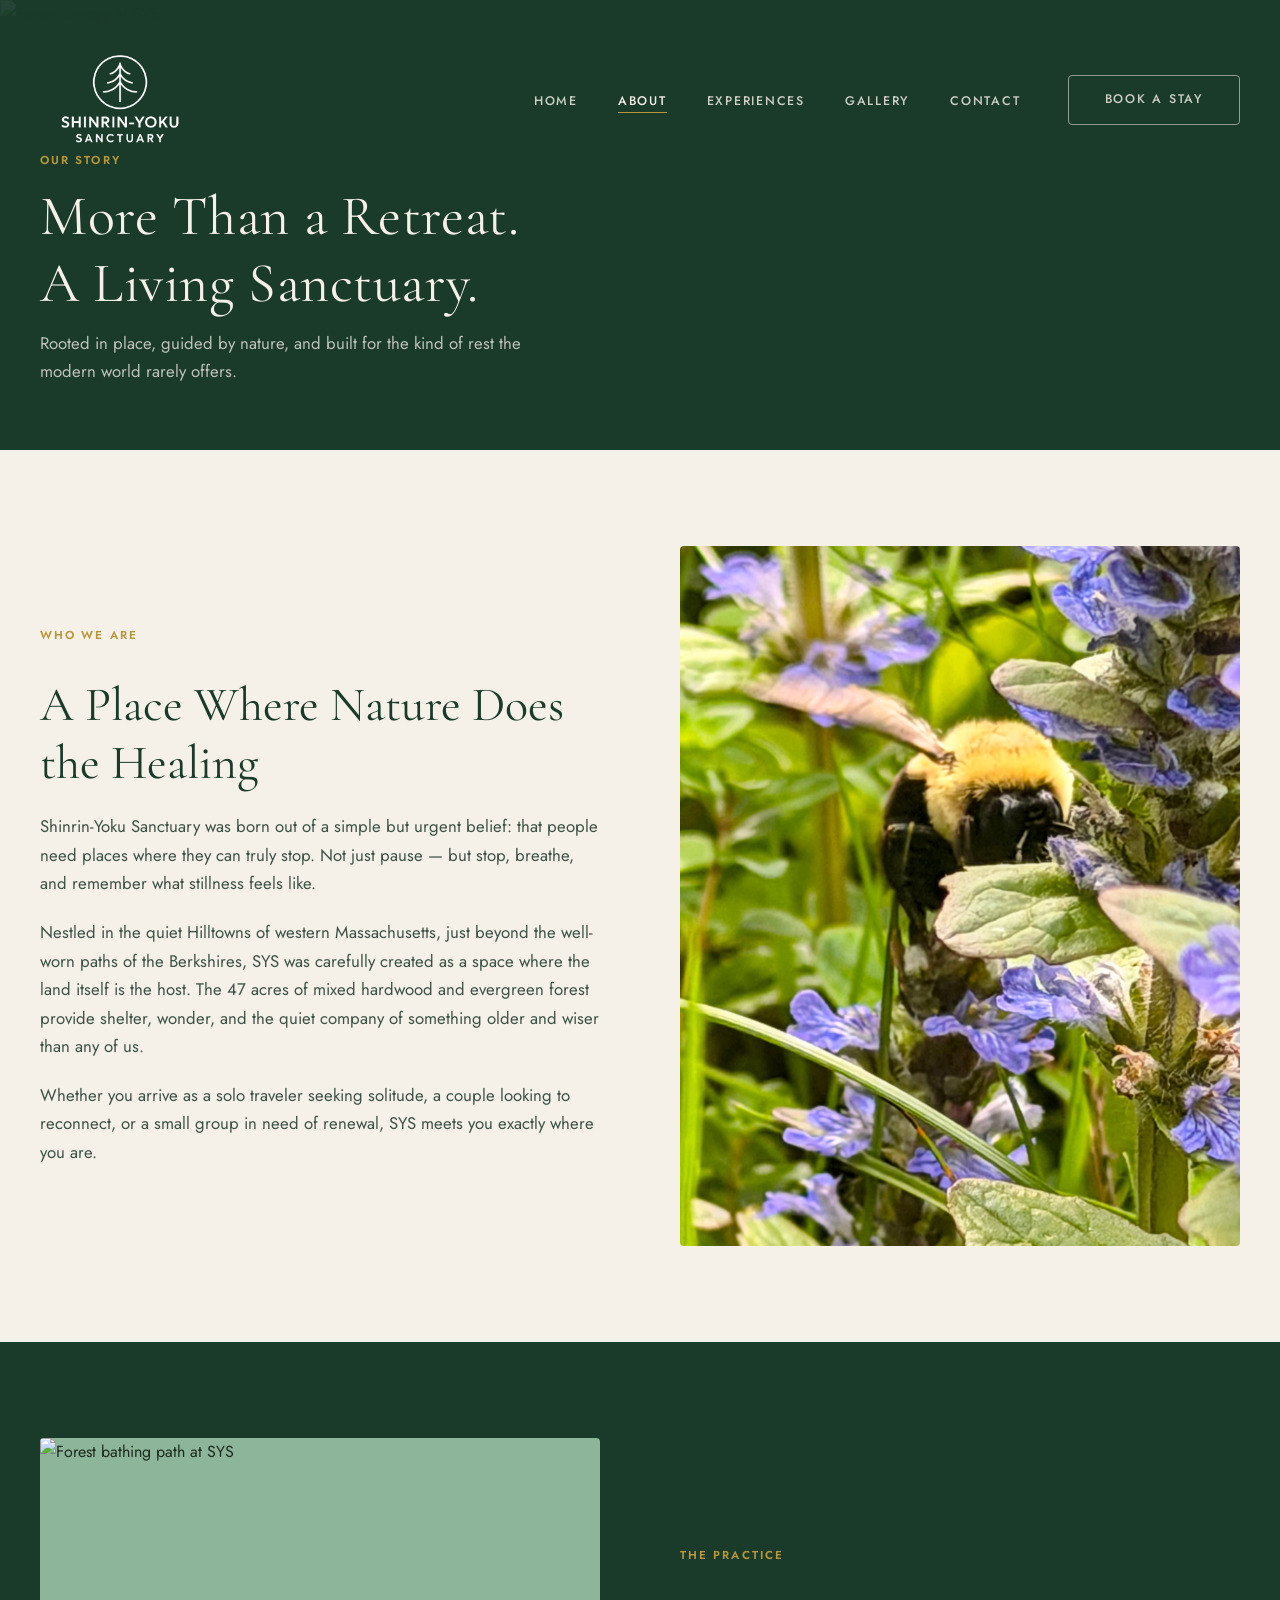
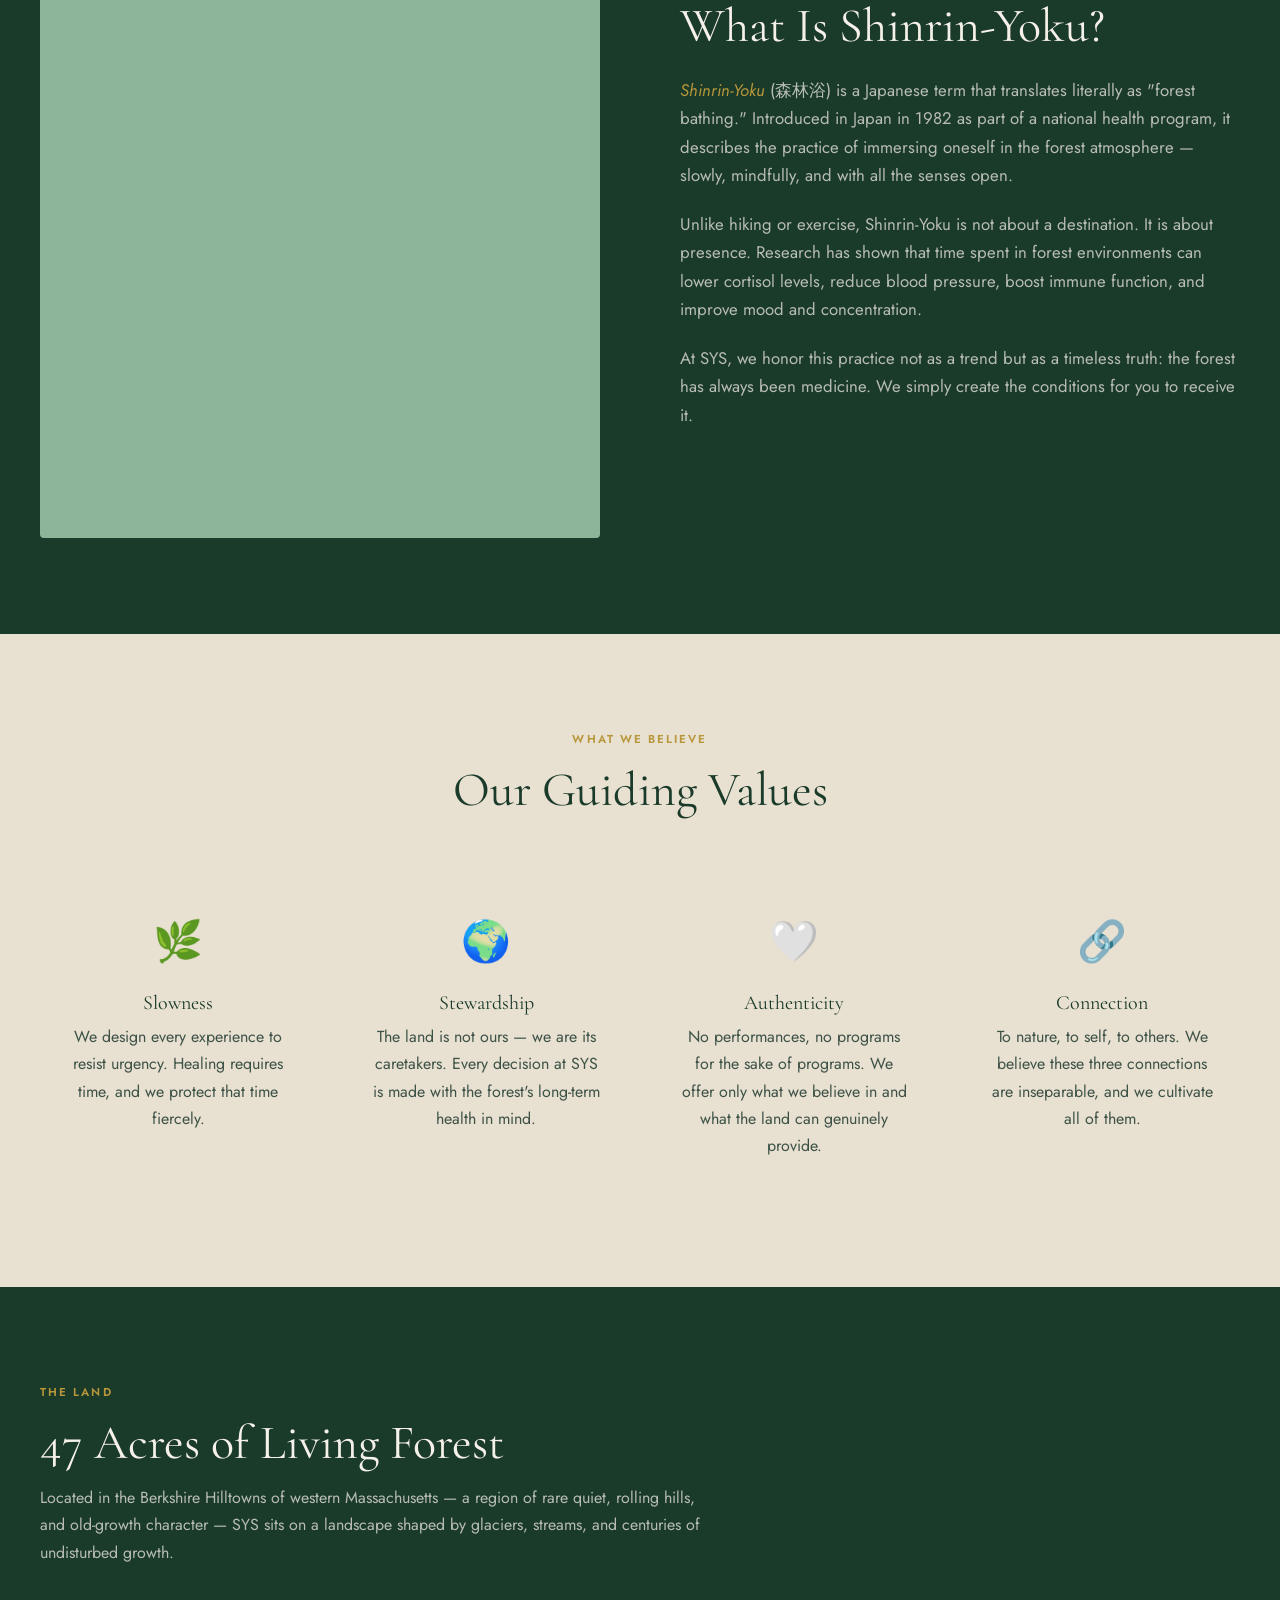
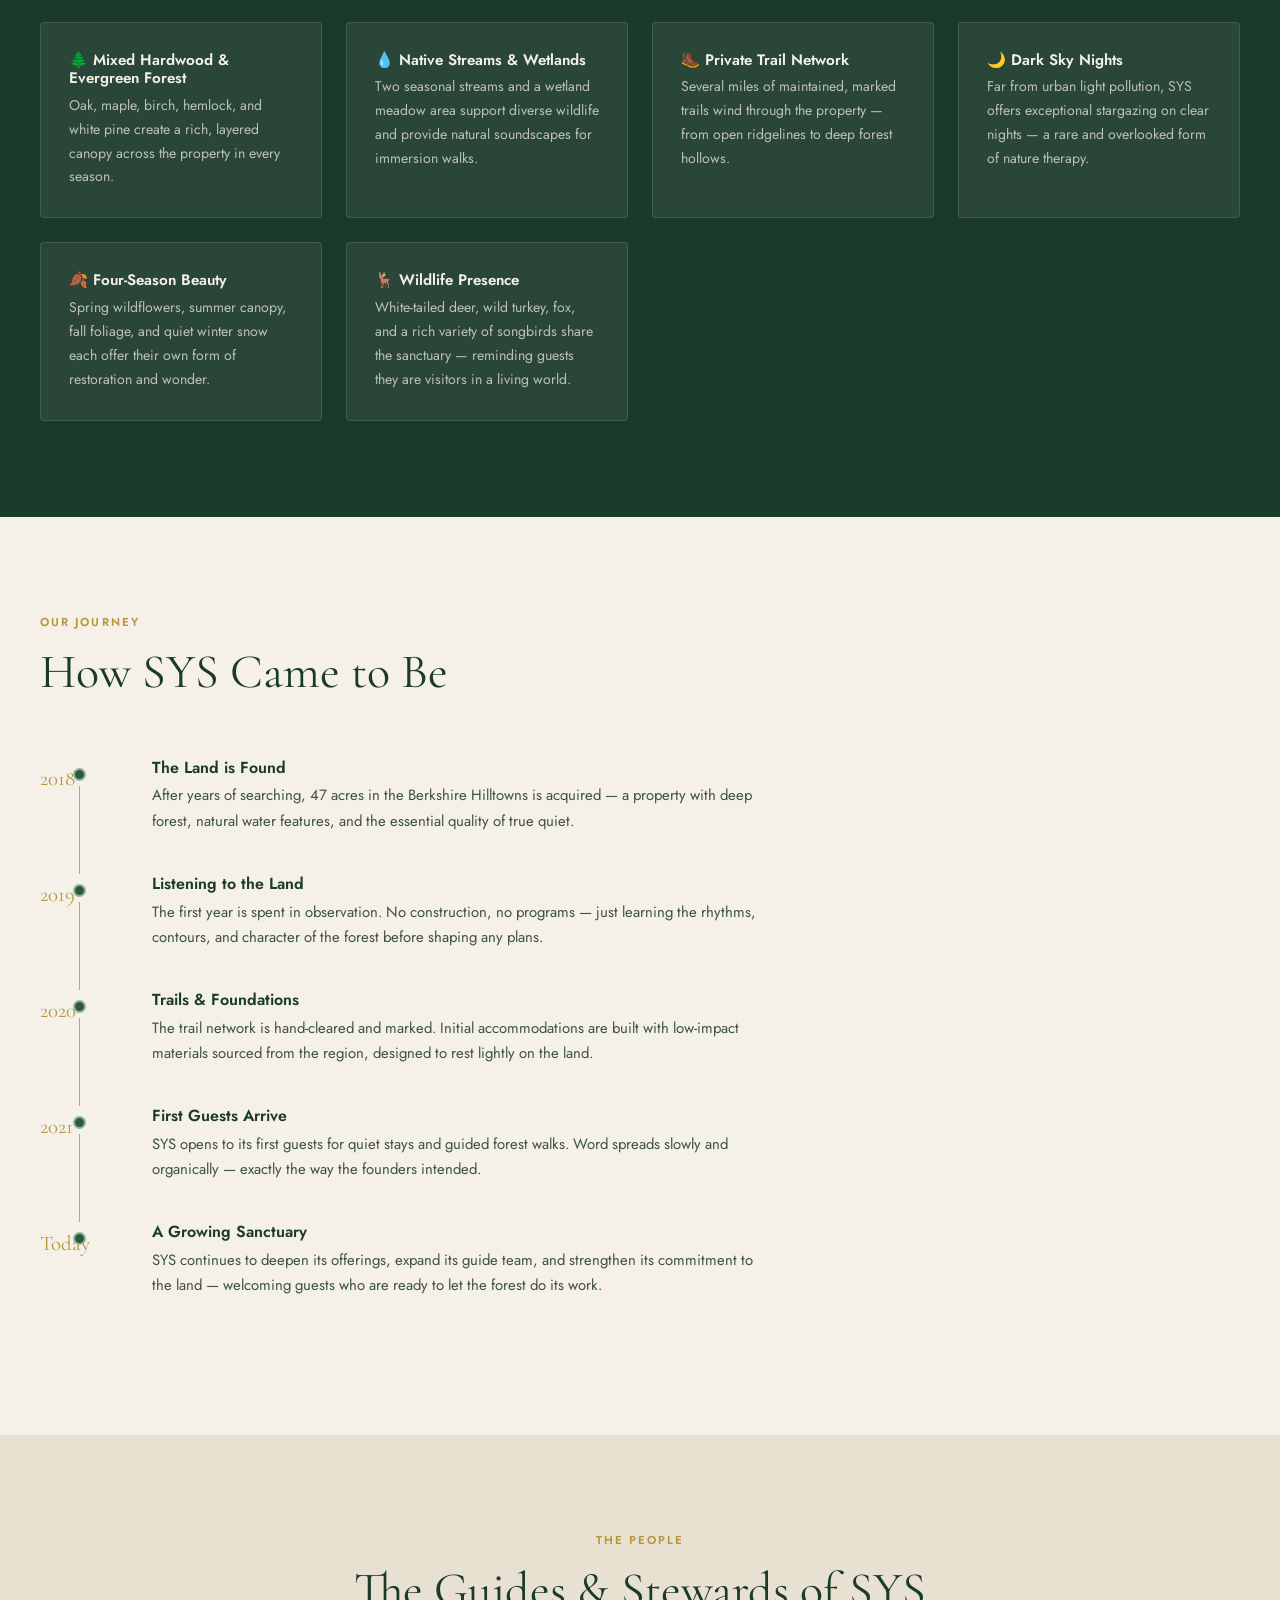
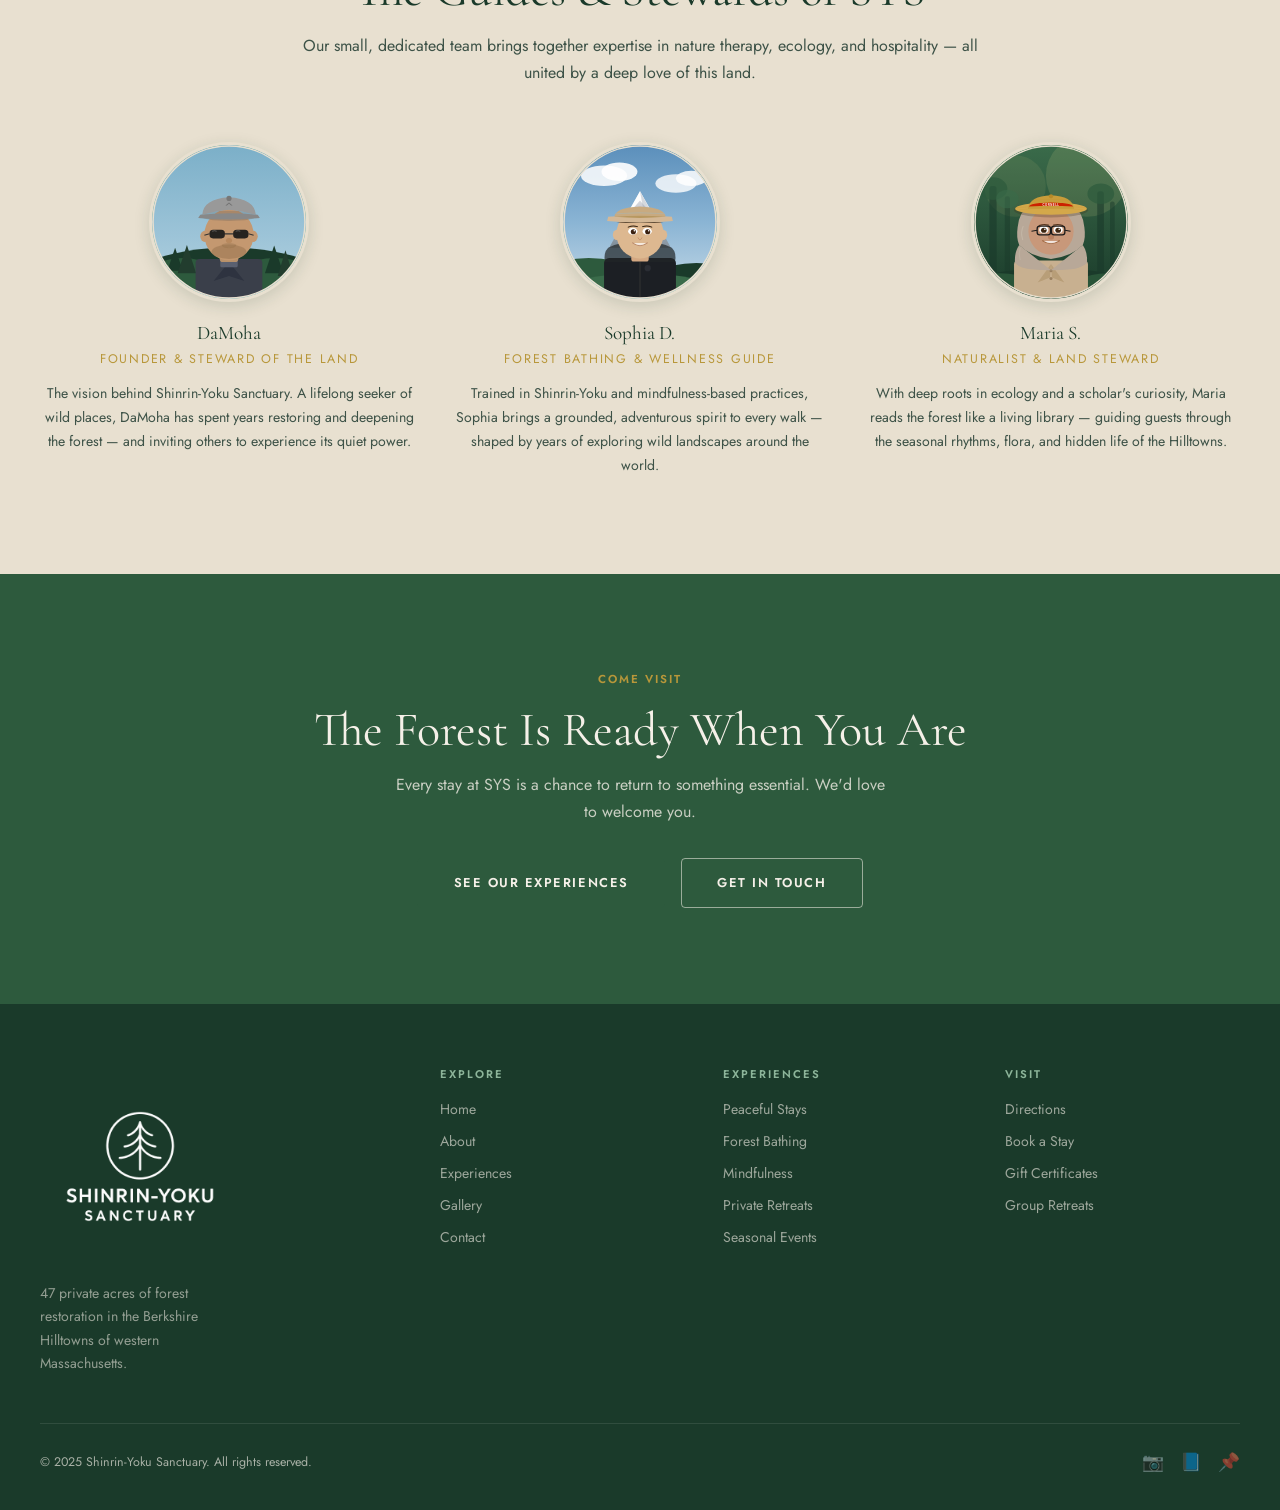
==== commit ff4277dd: "Fix Maria avatar: update img src from .jpg to .svg" ====
--- a/about.html
+++ b/about.html
@@ -246,7 +246,7 @@
         <p>Trained in Shinrin-Yoku and mindfulness-based practices, Sophia brings a grounded, adventurous spirit to every walk — shaped by years of exploring wild landscapes around the world.</p>
       </div>
       <div class="team-card">
-        <div class="team-avatar"><img src="images/team-maria.jpg" alt="Maria S. — Naturalist"></div>
+        <div class="team-avatar"><img src="images/team-maria.svg" alt="Maria S. — Naturalist"></div>
         <h3>Maria S.</h3>
         <div class="role">Naturalist &amp; Land Steward</div>
         <p>With deep roots in ecology and a scholar's curiosity, Maria reads the forest like a living library — guiding guests through the seasonal rhythms, flora, and hidden life of the Hilltowns.</p>
